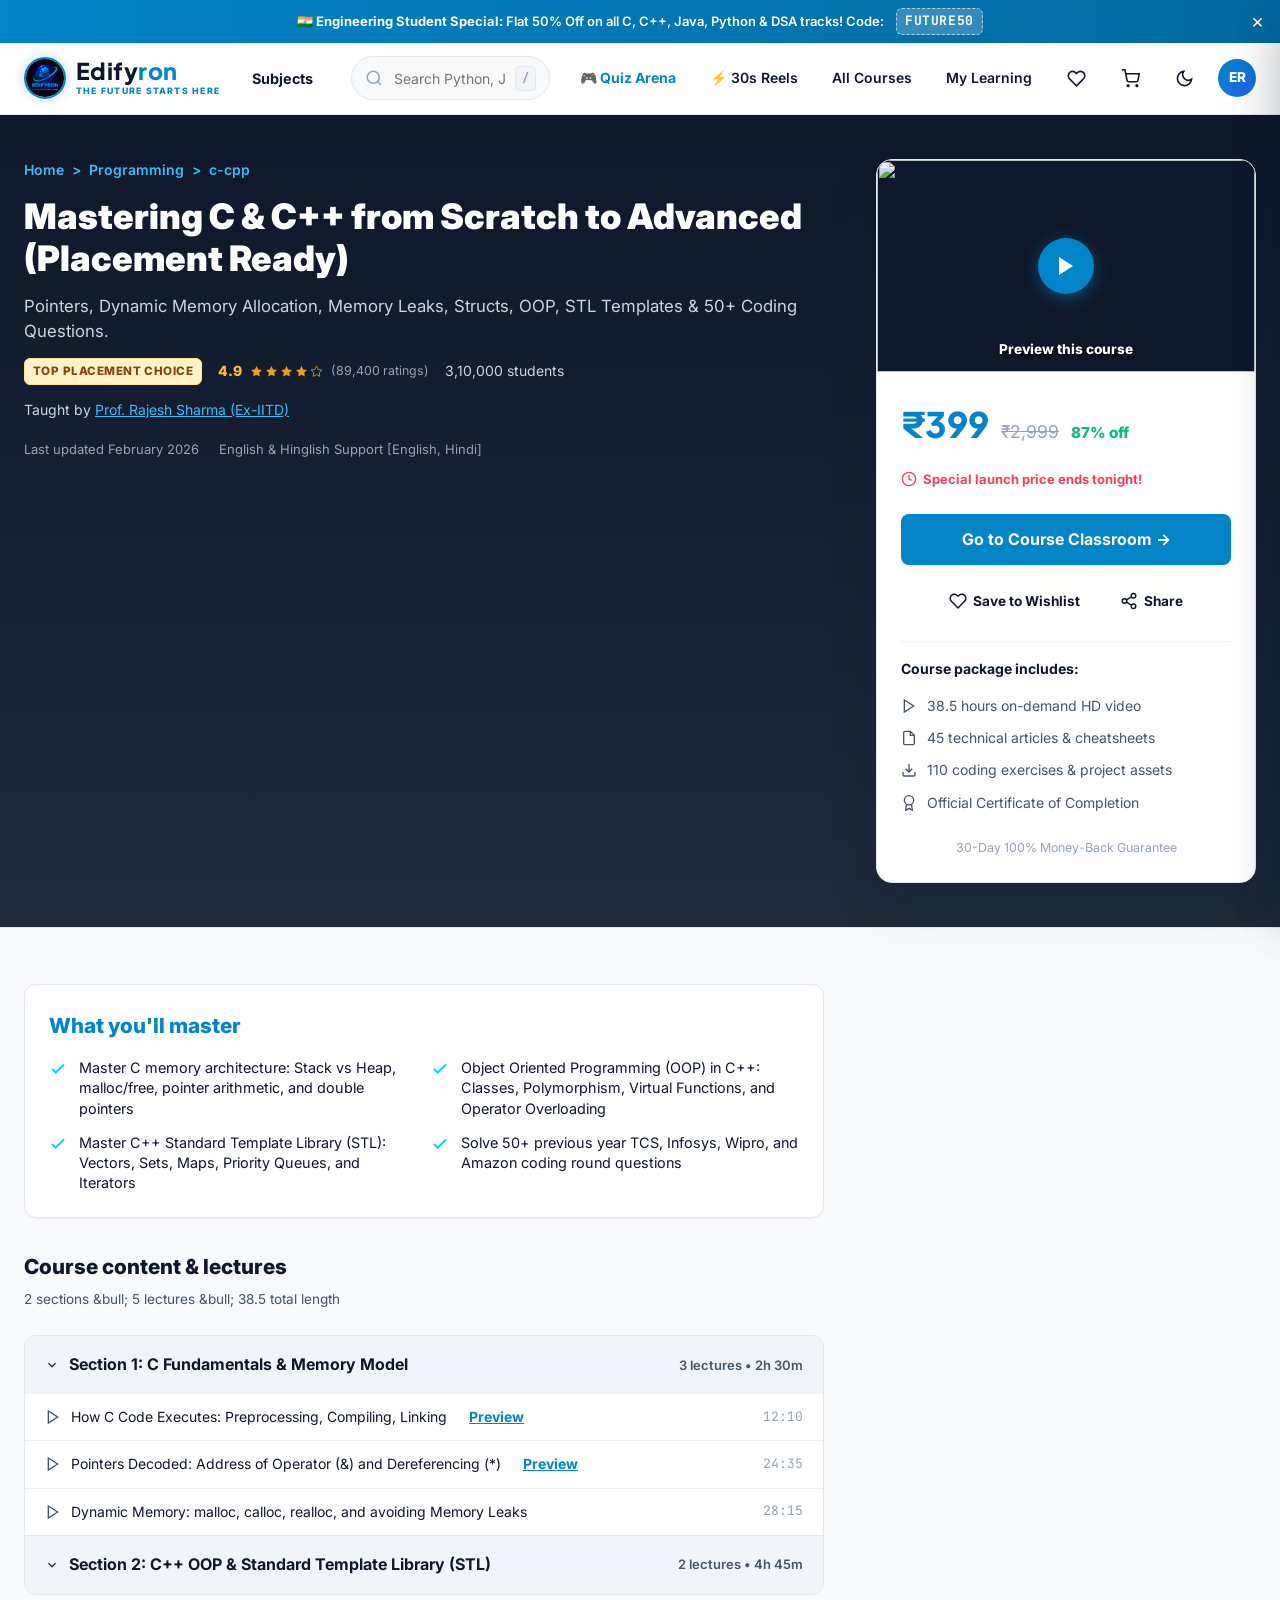
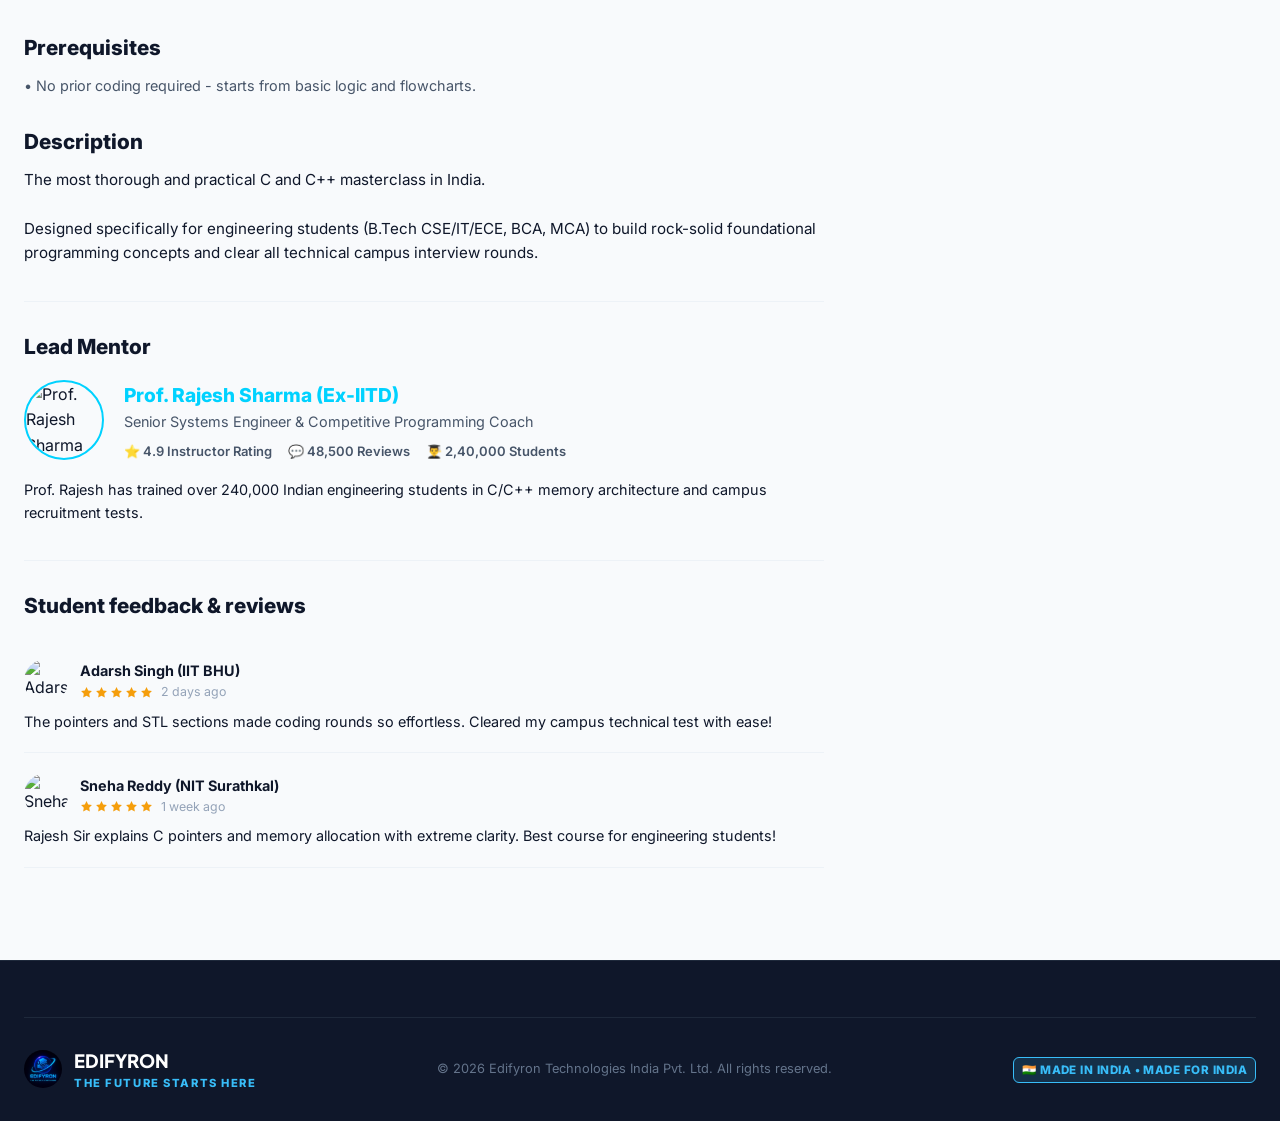
==== course-details.html @ 665a1222 "Initial commit: Edifyron - The Future Starts Here (Made in India)" ====
<!DOCTYPE html>
<html lang="en" data-theme="light">
<head>
  <meta charset="UTF-8">
  <meta name="viewport" content="width=device-width, initial-scale=1.0">
  <title>Course Details | Edifyron India</title>
  <meta name="description" content="Master engineering concepts with Edifyron. Learn from top IIT & FAANG alumni with hands-on practice. THE FUTURE STARTS HERE. MADE IN INDIA - MADE FOR INDIA.">
  <link rel="icon" type="image/jpeg" href="assets/edifyron-logo.jpg">
  
  <!-- CSS Stylesheets -->
  <link rel="stylesheet" href="css/styles.css">
  <link rel="stylesheet" href="css/navbar.css">
  <link rel="stylesheet" href="css/courses.css">
</head>
<body>

  <!-- Top Announcement Promo Bar -->
  <div class="top-promo-bar" id="topPromoBar">
    <span>🇮🇳 <strong>Engineering Student Special:</strong> Flat 50% Off on all C, C++, Java, Python &amp; DSA tracks! Code:</span>
    <span class="promo-code-pill">FUTURE50</span>
    <button class="top-promo-close" onclick="document.getElementById('topPromoBar').style.display='none'">&times;</button>
  </div>

  <!-- Header & Navigation -->
  <header class="edifyron-header">
    <div class="navbar container">
      <!-- Brand Logo & Tagline -->
      <a href="index.html" class="brand-logo-wrapper">
        <img src="assets/edifyron-logo.jpg" alt="Edifyron Logo" class="brand-logo-img">
        <div class="brand-text-block">
          <span class="brand-name">Edify<span>ron</span></span>
          <span class="brand-down-tagline">THE FUTURE STARTS HERE</span>
        </div>
      </a>

      <!-- Categories Mega-Menu Trigger -->
      <div class="nav-categories-wrapper">
        <button class="categories-btn btn-ghost" id="categoriesBtn">
          <span>Subjects</span>
          <svg width="14" height="14" viewBox="0 0 24 24" fill="none" stroke="currentColor" stroke-width="2"><polyline points="6 9 12 15 18 9"></polyline></svg>
        </button>
        <div class="mega-menu-dropdown" id="megaMenuDropdown">
          <ul class="mega-menu-categories-list" id="megaMenuCategoriesList"></ul>
          <div class="mega-menu-subcategories-panel" id="megaMenuSubcategoriesPanel"></div>
        </div>
      </div>

      <!-- Smart Live Search Bar -->
      <div class="nav-search-container">
        <form id="globalSearchForm">
          <div class="search-input-wrapper">
            <svg class="search-icon-svg" width="18" height="18" viewBox="0 0 24 24" fill="none" stroke="currentColor" stroke-width="2"><circle cx="11" cy="11" r="8"></circle><line x1="21" y1="21" x2="16.65" y2="16.65"></line></svg>
            <input type="text" id="globalSearchInput" class="search-input" placeholder="Search Python, Java, C, C++, DSA..." autocomplete="off">
            <span class="search-kbd-shortcut">/</span>
          </div>
        </form>
        <div class="search-autocomplete-dropdown" id="searchAutocompleteDropdown"></div>
      </div>

      <!-- Nav Links & Quick Actions -->
      <div class="nav-actions">
        <a href="index.html#arenaSection" class="nav-link" style="color: var(--primary); font-weight: 700;">🎮 Quiz Arena</a>
        <a href="index.html#skillReelsSection" class="nav-link">⚡ 30s Reels</a>
        <a href="courses.html" class="nav-link">All Courses</a>
        <a href="player.html?id=c1" class="nav-link">My Learning</a>

        <div class="action-btn-wrapper">
          <button class="nav-icon-btn" id="wishlistNavBtn" aria-label="View Wishlist">
            <svg width="19" height="19" viewBox="0 0 24 24" fill="none" stroke="currentColor" stroke-width="2"><path d="M20.84 4.61a5.5 5.5 0 0 0-7.78 0L12 5.67l-1.06-1.06a5.5 5.5 0 0 0-7.78 7.78l1.06 1.06L12 21.23l7.78-7.78 1.06-1.06a5.5 5.5 0 0 0 0-7.78z"></path></svg>
            <span class="counter-badge" id="wishlistCountBadge" style="display: none;">0</span>
          </button>
        </div>

        <div class="action-btn-wrapper">
          <button class="nav-icon-btn" id="cartNavBtn" aria-label="View Cart">
            <svg width="19" height="19" viewBox="0 0 24 24" fill="none" stroke="currentColor" stroke-width="2"><circle cx="9" cy="21" r="1"></circle><circle cx="20" cy="21" r="1"></circle><path d="M1 1h4l2.68 13.39a2 2 0 0 0 2 1.61h9.72a2 2 0 0 0 2-1.61L23 6H6"></path></svg>
            <span class="counter-badge" id="cartCountBadge" style="display: none;">0</span>
          </button>
        </div>

        <button class="nav-icon-btn" id="themeToggleBtn" aria-label="Toggle theme">
          <svg width="19" height="19" viewBox="0 0 24 24" fill="none" stroke="currentColor" stroke-width="2"><path d="M21 12.79A9 9 0 1 1 11.21 3 7 7 0 0 0 21 12.79z"></path></svg>
        </button>

        <a href="player.html?id=c1" class="nav-avatar-btn" title="Learner Profile">
          <span>ER</span>
        </a>
      </div>
    </div>
  </header>

  <!-- Slide Drawers -->
  <div class="drawer-backdrop" id="drawerBackdrop"></div>
  <aside class="slide-drawer" id="cartDrawer">
    <div class="drawer-header">
      <h3 class="drawer-title">Shopping Cart (₹ INR)</h3>
      <button class="drawer-close-btn btn-ghost">&times;</button>
    </div>
    <div class="drawer-body" id="cartDrawerBody"></div>
    <div class="drawer-footer" id="cartDrawerFooter"></div>
  </aside>

  <aside class="slide-drawer" id="wishlistDrawer">
    <div class="drawer-header">
      <h3 class="drawer-title">Saved Wishlist</h3>
      <button class="drawer-close-btn btn-ghost">&times;</button>
    </div>
    <div class="drawer-body" id="wishlistDrawerBody"></div>
  </aside>

  <!-- Single Course Hero Header -->
  <section class="course-hero-header">
    <div class="container">
      <div class="course-hero-grid">
        <div class="course-hero-info">
          <div class="course-breadcrumb" id="courseBreadcrumb"></div>
          <h1 class="course-main-title" id="courseDetailTitle">Loading course title...</h1>
          <p class="course-main-headline" id="courseDetailHeadline"></p>

          <div class="course-main-meta-strip">
            <span class="badge badge-bestseller">Top Placement Choice</span>
            <div style="display: flex; align-items: center; gap: 4px;">
              <span class="rating-score" id="courseDetailRatingScore" style="color: #fbbf24;">4.9</span>
              <div class="rating-stars" id="courseDetailRatingStars"></div>
              <span class="rating-count" id="courseDetailRatingCount" style="color: #94a3b8;">(0 ratings)</span>
            </div>
            <span id="courseDetailStudents" style="color: #cbd5e1;">0 students enrolled</span>
          </div>

          <div style="font-size: 0.875rem; color: #cbd5e1;">
            Taught by <span class="course-instructor-link" id="courseDetailInstructor">Instructor</span>
          </div>

          <div style="display: flex; align-items: center; gap: 20px; font-size: 0.8125rem; color: #94a3b8; margin-top: 4px;">
            <span id="courseDetailUpdated">Last updated February 2026</span>
            <span id="courseDetailLanguage">English &amp; Hinglish</span>
          </div>
        </div>

        <div>
          <div class="course-purchase-sticky-card" id="courseStickyPurchaseCard"></div>
        </div>
      </div>
    </div>
  </section>

  <!-- Main Content Body -->
  <main class="section">
    <div class="container">
      <div style="max-width: 800px;">
        
        <!-- What you'll learn Box -->
        <div style="border: 1px solid var(--border-color); border-radius: var(--radius-md); padding: 24px; background-color: var(--bg-surface); margin-bottom: 32px; box-shadow: var(--shadow-xs);">
          <h3 style="font-size: 1.3rem; font-weight: 800; margin-bottom: 16px; color: var(--primary);">What you'll master</h3>
          <div id="courseObjectivesGrid" style="display: grid; grid-template-columns: repeat(auto-fit, minmax(320px, 1fr)); gap: 14px;"></div>
        </div>

        <!-- Course Curriculum / Syllabus -->
        <div style="margin-bottom: 36px;">
          <h3 style="font-size: 1.3rem; font-weight: 800; margin-bottom: 6px;">Course content &amp; lectures</h3>
          <div id="curriculumSummaryText" style="font-size: 0.85rem; color: var(--text-secondary); margin-bottom: 14px;"></div>
          <div class="curriculum-accordion" id="courseCurriculumAccordion"></div>
        </div>

        <!-- Requirements -->
        <div style="margin-bottom: 28px;">
          <h3 style="font-size: 1.3rem; font-weight: 800; margin-bottom: 10px;">Prerequisites</h3>
          <ul id="coursePrerequisitesList" style="list-style: none; color: var(--text-secondary);"></ul>
        </div>

        <!-- Description -->
        <div style="margin-bottom: 36px;">
          <h3 style="font-size: 1.3rem; font-weight: 800; margin-bottom: 10px;">Description</h3>
          <div id="courseDescriptionText" style="font-size: 0.95rem; line-height: 1.6; color: var(--text-main);"></div>
        </div>

        <!-- Instructor Bio -->
        <div style="margin-bottom: 36px; border-top: 1px solid var(--border-subtle); padding-top: 28px;">
          <h3 style="font-size: 1.3rem; font-weight: 800; margin-bottom: 16px;">Lead Mentor</h3>
          <div id="instructorProfileSection"></div>
        </div>

        <!-- Student Reviews -->
        <div style="margin-bottom: 36px; border-top: 1px solid var(--border-subtle); padding-top: 28px;">
          <h3 style="font-size: 1.3rem; font-weight: 800; margin-bottom: 16px;">Student feedback &amp; reviews</h3>
          <div id="courseReviewsList"></div>
        </div>
      </div>
    </div>
  </main>

  <!-- Video Trailer Modal -->
  <div class="modal-overlay" id="videoTrailerModal">
    <div class="modal-card" style="max-width: 800px; background-color: #000000; color: #ffffff;">
      <div class="modal-header" style="border-color: #1e293b;">
        <h3 class="modal-title" id="trailerModalTitle" style="color: #ffffff;">Course Preview Video</h3>
        <button class="modal-close-btn" style="color: #ffffff;">&times;</button>
      </div>
      <div class="modal-body" style="padding: 0;">
        <video id="trailerVideoPlayer" controls style="width: 100%; aspect-ratio: 16/9; display: block;"></video>
      </div>
    </div>
  </div>

  <!-- Footer with Official Brand Logo -->
  <footer class="edifyron-footer">
    <div class="container">
      <div class="footer-bottom-bar">
        <div class="footer-logo-brand">
          <img src="assets/edifyron-logo.jpg" alt="Edifyron Logo" class="footer-logo-img">
          <div>
            <div style="font-size: 1.15rem; font-weight: 900; font-family: var(--font-heading);">EDIFYRON</div>
            <div class="footer-tagline">THE FUTURE STARTS HERE</div>
          </div>
        </div>
        <div class="footer-copyright">
          &copy; 2026 Edifyron Technologies India Pvt. Ltd. All rights reserved.
        </div>
        <div>
          <span class="badge" style="background: rgba(56, 189, 248, 0.15); border: 1px solid #38bdf8; color: #38bdf8;">🇮🇳 MADE IN INDIA &bull; MADE FOR INDIA</span>
        </div>
      </div>
    </div>
  </footer>

  <!-- Scripts -->
  <script src="js/data.js"></script>
  <script src="js/store.js"></script>
  <script src="js/app.js"></script>
  <script src="js/course-details.js"></script>
</body>
</html>
---- css/styles.css ----
/* ==========================================================================
   EDIFYRON - CLEAN, BRIGHT & AESTHETIC DESIGN SYSTEM (ENGINEERING EDITION)
   Branding: Edifyron - "THE FUTURE STARTS HERE" & "MADE IN INDIA - MADE FOR INDIA"
   ========================================================================== */

@import url('https://fonts.googleapis.com/css2?family=Plus+Jakarta+Sans:wght@400;500;600;700;800;900&family=Inter:wght@300;400;500;600;700&family=JetBrains+Mono:wght@400;500;600;700&display=swap');

:root {
  /* Vibrant Electric Cyan & Royal Blue Accents Matching the Planetary Logo */
  --primary: #0284c7;
  --primary-hover: #0369a1;
  --primary-light: rgba(2, 132, 199, 0.08);
  --primary-dark: #075985;
  
  --brand-cyan: #00d2ff;
  --brand-blue: #2563eb;
  --brand-saffron: #ff9933;
  --brand-green: #138808;

  --accent-gold: #f59e0b;
  --accent-green: #10b981;
  --accent-red: #ef4444;

  /* Clean, Bright, Uncluttered Base */
  --bg-body: #f8fafc;
  --bg-surface: #ffffff;
  --bg-subtle: #f1f5f9;
  --bg-card: #ffffff;
  --bg-hover: #f8fafc;
  
  --border-color: #e2e8f0;
  --border-subtle: #edf2f7;
  --border-focus: #0284c7;

  --text-main: #0f172a;
  --text-secondary: #475569;
  --text-muted: #94a3b8;
  --text-inverse: #ffffff;

  /* Elevation & Shadows (Crisp & Subtle) */
  --shadow-xs: 0 1px 2px rgba(15, 23, 42, 0.04);
  --shadow-sm: 0 2px 6px rgba(15, 23, 42, 0.06);
  --shadow-md: 0 4px 16px rgba(15, 23, 42, 0.08);
  --shadow-lg: 0 12px 32px rgba(15, 23, 42, 0.1);
  --shadow-popover: 0 20px 48px rgba(15, 23, 42, 0.16);

  /* Radius & Spacing */
  --radius-xs: 6px;
  --radius-sm: 8px;
  --radius-md: 12px;
  --radius-lg: 16px;
  --radius-xl: 20px;
  --radius-full: 9999px;

  --max-width: 1280px;
  --header-height: 72px;
  --font-heading: 'Plus Jakarta Sans', -apple-system, sans-serif;
  --font-body: 'Inter', -apple-system, sans-serif;
  --font-mono: 'JetBrains Mono', monospace;

  --transition-fast: 150ms cubic-bezier(0.4, 0, 0.2, 1);
  --transition-normal: 250ms cubic-bezier(0.4, 0, 0.2, 1);
  --transition-bounce: 350ms cubic-bezier(0.34, 1.56, 0.64, 1);
}

/* Dark Mode Theme Option */
[data-theme="dark"] {
  --bg-body: #0b1120;
  --bg-surface: #0f172a;
  --bg-subtle: #1e293b;
  --bg-card: #0f172a;
  --bg-hover: #1e293b;

  --border-color: #334155;
  --border-subtle: #1e293b;
  --border-focus: #38bdf8;

  --text-main: #f8fafc;
  --text-secondary: #94a3b8;
  --text-muted: #64748b;
  --text-inverse: #020617;

  --primary: #38bdf8;
  --primary-hover: #7dd3fc;
  --primary-light: rgba(56, 189, 248, 0.12);
  --shadow-md: 0 4px 16px rgba(0, 0, 0, 0.4);
}

/* --- Base & Reset --- */
*, *::before, *::after {
  box-sizing: border-box;
  margin: 0;
  padding: 0;
}

html {
  font-size: 16px;
  scroll-behavior: smooth;
  -webkit-font-smoothing: antialiased;
}

body {
  font-family: var(--font-body);
  background-color: var(--bg-body);
  color: var(--text-main);
  line-height: 1.6;
  min-height: 100vh;
  overflow-x: hidden;
}

img, video, svg {
  display: block;
  max-width: 100%;
}

a {
  color: inherit;
  text-decoration: none;
  transition: color var(--transition-fast);
}

button, input, select, textarea {
  font-family: inherit;
  font-size: inherit;
  color: inherit;
  border: none;
  background: none;
  outline: none;
}

button { cursor: pointer; }

/* --- Containers & Sections (Neat, Airy & Clutter-Free) --- */
.container {
  max-width: var(--max-width);
  margin-left: auto;
  margin-right: auto;
  padding-left: 24px;
  padding-right: 24px;
}

.section {
  padding: 56px 0;
}

.section-heading-group {
  margin-bottom: 28px;
}

.section-title {
  font-size: 1.8rem;
  font-weight: 800;
  letter-spacing: -0.02em;
  color: var(--text-main);
  line-height: 1.25;
}

.section-subtitle {
  font-size: 0.95rem;
  color: var(--text-secondary);
  margin-top: 6px;
}

.brand-tagline-badge {
  display: inline-flex;
  align-items: center;
  gap: 8px;
  background-color: var(--primary-light);
  border: 1px solid rgba(2, 132, 199, 0.2);
  color: var(--primary);
  font-weight: 800;
  font-size: 0.75rem;
  letter-spacing: 0.12em;
  text-transform: uppercase;
  padding: 4px 12px;
  border-radius: var(--radius-full);
}

/* ==========================================================================
   TWO-PHASE CINEMATIC MOTION INTRO OVERLAY
   Phase 1: Edifyron + Tagline -> Phase 2: MADE IN INDIA - MADE FOR INDIA
   ========================================================================== */
.brand-motion-intro {
  position: fixed;
  inset: 0;
  background: radial-gradient(circle at center, #0f172a 0%, #060912 70%, #020408 100%);
  z-index: 99999;
  display: flex;
  flex-direction: column;
  align-items: center;
  justify-content: center;
  overflow: hidden;
  transition: opacity 700ms ease, visibility 700ms ease;
}

.brand-motion-intro.hidden {
  opacity: 0;
  visibility: hidden;
  pointer-events: none;
}

.intro-stage-container {
  display: flex;
  flex-direction: column;
  align-items: center;
  justify-content: center;
  text-align: center;
  position: relative;
  width: 100%;
  max-width: 800px;
}

/* Phase 1 Elements (0s - 2.8s) */
.phase-1-wrapper {
  display: flex;
  flex-direction: column;
  align-items: center;
  animation: phase1FadeOut 0.5s 2.7s forwards;
}

.motion-logo-sphere {
  width: 130px;
  height: 130px;
  border-radius: var(--radius-full);
  box-shadow: 0 0 60px rgba(0, 210, 255, 0.6), 0 0 100px rgba(37, 99, 235, 0.4);
  position: relative;
  animation: logoPulseGrow 2s cubic-bezier(0.16, 1, 0.3, 1) forwards;
}

.motion-logo-img {
  width: 100%;
  height: 100%;
  border-radius: var(--radius-full);
  object-fit: cover;
}

.motion-brand-text {
  font-family: var(--font-heading);
  font-size: 3.2rem;
  font-weight: 900;
  letter-spacing: 0.1em;
  text-transform: uppercase;
  background: linear-gradient(180deg, #ffffff 0%, #38bdf8 60%, #0284c7 100%);
  -webkit-background-clip: text;
  -webkit-text-fill-color: transparent;
  margin-top: 20px;
  opacity: 0;
  transform: translateY(16px);
  animation: textReveal 1.4s 0.4s cubic-bezier(0.16, 1, 0.3, 1) forwards;
}

.motion-tagline {
  font-family: var(--font-heading);
  font-size: 1.05rem;
  font-weight: 800;
  letter-spacing: 0.3em;
  text-transform: uppercase;
  color: #00f0ff;
  text-shadow: 0 0 20px rgba(0, 240, 255, 0.7);
  margin-top: 10px;
  opacity: 0;
  animation: taglineReveal 1.5s 0.9s cubic-bezier(0.16, 1, 0.3, 1) forwards;
}

/* Phase 2: MADE IN INDIA - MADE FOR INDIA (2.8s - 5.5s) */
.phase-2-wrapper {
  position: absolute;
  inset: 0;
  display: flex;
  flex-direction: column;
  align-items: center;
  justify-content: center;
  opacity: 0;
  pointer-events: none;
  animation: phase2Reveal 2.8s 2.8s forwards;
}

.india-chakra-ring {
  width: 110px;
  height: 110px;
  border-radius: var(--radius-full);
  border: 3px dashed #00f0ff;
  box-shadow: 0 0 40px rgba(0, 240, 255, 0.5), inset 0 0 30px rgba(255, 153, 51, 0.3);
  display: flex;
  align-items: center;
  justify-content: center;
  margin-bottom: 20px;
  animation: spinChakra 12s linear infinite;
}

.india-flag-badge {
  font-size: 2.2rem;
}

@keyframes spinChakra {
  0% { transform: rotate(0deg); }
  100% { transform: rotate(360deg); }
}

.made-in-india-title {
  font-family: var(--font-heading);
  font-size: 2.8rem;
  font-weight: 900;
  letter-spacing: 0.14em;
  text-transform: uppercase;
  background: linear-gradient(90deg, #ff9933 0%, #ffffff 50%, #138808 100%);
  -webkit-background-clip: text;
  -webkit-text-fill-color: transparent;
  text-shadow: 0 0 30px rgba(255, 255, 255, 0.3);
  line-height: 1.2;
}

.made-for-india-subtitle {
  font-family: var(--font-heading);
  font-size: 1.25rem;
  font-weight: 800;
  letter-spacing: 0.28em;
  text-transform: uppercase;
  color: #38bdf8;
  margin-top: 10px;
  text-shadow: 0 0 20px rgba(56, 189, 248, 0.6);
}

@keyframes phase1FadeOut {
  0% { opacity: 1; transform: scale(1); }
  100% { opacity: 0; transform: scale(0.92); visibility: hidden; }
}

@keyframes phase2Reveal {
  0% { opacity: 0; transform: scale(0.85); }
  25% { opacity: 1; transform: scale(1); }
  85% { opacity: 1; transform: scale(1); }
  100% { opacity: 0; transform: scale(1.05); }
}

@keyframes logoPulseGrow {
  0% { transform: scale(0.4) rotate(-10deg); opacity: 0; }
  60% { transform: scale(1.08) rotate(0deg); opacity: 1; }
  100% { transform: scale(1) rotate(0deg); opacity: 1; }
}

@keyframes textReveal {
  0% { opacity: 0; transform: translateY(16px); }
  100% { opacity: 1; transform: translateY(0); }
}

@keyframes taglineReveal {
  0% { opacity: 0; letter-spacing: 0.1em; }
  100% { opacity: 1; letter-spacing: 0.3em; }
}

.skip-intro-btn {
  position: absolute;
  bottom: 32px;
  right: 32px;
  background: rgba(255, 255, 255, 0.12);
  border: 1px solid rgba(255, 255, 255, 0.25);
  color: #ffffff;
  padding: 8px 18px;
  border-radius: var(--radius-full);
  font-size: 0.85rem;
  font-weight: 600;
  backdrop-filter: blur(8px);
  transition: all var(--transition-fast);
}

.skip-intro-btn:hover {
  background: rgba(0, 210, 255, 0.25);
  border-color: #00d2ff;
}

/* --- Buttons --- */
.btn {
  display: inline-flex;
  align-items: center;
  justify-content: center;
  gap: 8px;
  padding: 11px 20px;
  font-size: 0.9375rem;
  font-weight: 700;
  border-radius: var(--radius-sm);
  transition: all var(--transition-fast);
  text-align: center;
  white-space: nowrap;
}

.btn-sm {
  padding: 7px 14px;
  font-size: 0.85rem;
}

.btn-lg {
  padding: 13px 26px;
  font-size: 1rem;
}

.btn-primary {
  background-color: var(--primary);
  color: #ffffff;
  box-shadow: var(--shadow-sm);
}

.btn-primary:hover {
  background-color: var(--primary-hover);
  transform: translateY(-1px);
  box-shadow: var(--shadow-md);
}

.btn-outline {
  background: transparent;
  color: var(--text-main);
  border: 1px solid var(--border-color);
}

.btn-outline:hover {
  background: var(--bg-subtle);
  border-color: var(--primary);
  color: var(--primary);
}

.btn-outline-primary {
  background: transparent;
  color: var(--primary);
  border: 1px solid var(--primary);
}

.btn-outline-primary:hover {
  background: var(--primary-light);
}

.btn-ghost {
  background: transparent;
  color: var(--text-main);
}

.btn-ghost:hover {
  background: var(--bg-hover);
  color: var(--primary);
}

/* --- Badges --- */
.badge {
  display: inline-flex;
  align-items: center;
  padding: 3px 8px;
  font-size: 0.725rem;
  font-weight: 800;
  border-radius: var(--radius-xs);
  text-transform: uppercase;
  letter-spacing: 0.04em;
}

.badge-bestseller {
  background: #fef3c7;
  color: #92400e;
  border: 1px solid #fde68a;
}

.badge-hot {
  background: #ffe4e6;
  color: #be123c;
  border: 1px solid #fecdd3;
}

.badge-highest-rated {
  background: #d1fae5;
  color: #065f46;
  border: 1px solid #a7f3d0;
}

/* ==========================================================================
   INTERACTIVE ENGINEERING CODE ARENA: QUIZZES, GAMES & LIVE LEADERBOARD
   ========================================================================== */
.arena-grid-split {
  display: grid;
  grid-template-columns: 1fr 380px;
  gap: 32px;
  align-items: start;
}

/* Quiz Card Container */
.quiz-card-box {
  background: var(--bg-card);
  border: 1px solid var(--border-color);
  border-radius: var(--radius-lg);
  padding: 28px;
  box-shadow: var(--shadow-sm);
}

.quiz-header-strip {
  display: flex;
  align-items: center;
  justify-content: space-between;
  margin-bottom: 20px;
  padding-bottom: 16px;
  border-bottom: 1px solid var(--border-subtle);
}

.quiz-timer-bar-track {
  width: 100%;
  height: 6px;
  background: var(--bg-subtle);
  border-radius: var(--radius-full);
  overflow: hidden;
  margin-bottom: 20px;
}

.quiz-timer-bar-fill {
  height: 100%;
  background: linear-gradient(90deg, #10b981 0%, #f59e0b 70%, #ef4444 100%);
  width: 100%;
  transition: width 1s linear;
}

.quiz-question-title {
  font-size: 1.15rem;
  font-weight: 800;
  margin-bottom: 16px;
  line-height: 1.4;
}

.quiz-code-block {
  background: #0f172a;
  color: #38bdf8;
  font-family: var(--font-mono);
  font-size: 0.875rem;
  padding: 16px;
  border-radius: var(--radius-sm);
  margin-bottom: 20px;
  line-height: 1.5;
  overflow-x: auto;
  border: 1px solid #1e293b;
}

.quiz-options-grid {
  display: grid;
  grid-template-columns: 1fr 1fr;
  gap: 12px;
  margin-bottom: 20px;
}

.quiz-option-btn {
  padding: 14px 18px;
  border: 1px solid var(--border-color);
  border-radius: var(--radius-sm);
  background: var(--bg-surface);
  text-align: left;
  font-weight: 600;
  font-size: 0.9rem;
  transition: all var(--transition-fast);
  cursor: pointer;
  display: flex;
  align-items: center;
  gap: 10px;
}

.quiz-option-btn:hover {
  background: var(--bg-subtle);
  border-color: var(--primary);
}

.quiz-option-btn.correct {
  background: #d1fae5 !important;
  border-color: #10b981 !important;
  color: #065f46 !important;
}

.quiz-option-btn.wrong {
  background: #ffe4e6 !important;
  border-color: #ef4444 !important;
  color: #991b1b !important;
}

.quiz-feedback-box {
  padding: 14px 18px;
  border-radius: var(--radius-sm);
  font-size: 0.875rem;
  line-height: 1.4;
  margin-bottom: 16px;
  display: none;
}

/* College Leaderboard Sidebar Card */
.leaderboard-card-box {
  background: var(--bg-card);
  border: 1px solid var(--border-color);
  border-radius: var(--radius-lg);
  padding: 24px;
  box-shadow: var(--shadow-sm);
}

.leaderboard-header {
  display: flex;
  align-items: center;
  justify-content: space-between;
  margin-bottom: 16px;
}

.leaderboard-list {
  list-style: none;
  display: flex;
  flex-direction: column;
  gap: 10px;
}

.leaderboard-item {
  display: flex;
  align-items: center;
  gap: 12px;
  padding: 10px 12px;
  border-radius: var(--radius-sm);
  background: var(--bg-subtle);
  transition: all var(--transition-fast);
}

.leaderboard-item.is-user {
  background: var(--primary-light);
  border: 1px solid rgba(2, 132, 199, 0.3);
}

.leaderboard-rank-num {
  font-size: 0.95rem;
  font-weight: 800;
  width: 24px;
  text-align: center;
}

.leaderboard-avatar {
  width: 36px;
  height: 36px;
  border-radius: var(--radius-full);
  object-fit: cover;
}

.leaderboard-info {
  flex-grow: 1;
}

.leaderboard-name {
  font-size: 0.875rem;
  font-weight: 700;
  line-height: 1.2;
}

.leaderboard-college {
  font-size: 0.75rem;
  color: var(--text-muted);
}

.leaderboard-xp-tag {
  font-family: var(--font-mono);
  font-size: 0.8125rem;
  font-weight: 800;
  color: var(--primary);
}

/* ==========================================================================
   30-SECOND ENGINEERING SKILL REELS & SHORTS
   ========================================================================== */
.reels-section-wrapper {
  background-color: var(--bg-subtle);
  border-top: 1px solid var(--border-color);
  border-bottom: 1px solid var(--border-color);
}

.reels-grid-track {
  display: grid;
  grid-template-columns: repeat(auto-fill, minmax(190px, 1fr));
  gap: 18px;
}

.reel-card-vertical {
  position: relative;
  aspect-ratio: 9 / 16;
  border-radius: var(--radius-md);
  overflow: hidden;
  background-color: #0f172a;
  border: 1px solid var(--border-color);
  cursor: pointer;
  transition: transform var(--transition-fast), box-shadow var(--transition-fast);
  box-shadow: var(--shadow-xs);
}

.reel-card-vertical:hover {
  transform: translateY(-4px);
  box-shadow: var(--shadow-lg);
  border-color: var(--primary);
}

.reel-poster-thumb {
  position: absolute;
  inset: 0;
  width: 100%;
  height: 100%;
  object-fit: cover;
}

.reel-card-overlay-gradient {
  position: absolute;
  inset: 0;
  background: linear-gradient(180deg, rgba(0,0,0,0.2) 0%, transparent 40%, rgba(15, 23, 42, 0.95) 100%);
}

.reel-duration-badge {
  position: absolute;
  top: 12px;
  left: 12px;
  background: rgba(2, 132, 199, 0.9);
  color: #ffffff;
  font-family: var(--font-mono);
  font-size: 0.7rem;
  font-weight: 800;
  padding: 2px 8px;
  border-radius: var(--radius-full);
}

.reel-play-indicator {
  position: absolute;
  top: 12px;
  right: 12px;
  background: rgba(0, 0, 0, 0.6);
  color: #ffffff;
  border-radius: var(--radius-full);
  width: 30px;
  height: 30px;
  display: flex;
  align-items: center;
  justify-content: center;
}

.reel-card-info-bottom {
  position: absolute;
  bottom: 0;
  left: 0;
  right: 0;
  padding: 14px;
  display: flex;
  flex-direction: column;
  gap: 4px;
}

.reel-creator-strip {
  display: flex;
  align-items: center;
  gap: 6px;
}

.reel-creator-pic {
  width: 22px;
  height: 22px;
  border-radius: var(--radius-full);
}

.reel-creator-handle {
  font-size: 0.75rem;
  font-weight: 700;
  color: #e2e8f0;
}

.reel-card-title {
  font-size: 0.85rem;
  font-weight: 800;
  line-height: 1.3;
  color: #ffffff;
  display: -webkit-box;
  -webkit-line-clamp: 2;
  -webkit-box-orient: vertical;
  overflow: hidden;
}

.reel-stats-row {
  display: flex;
  align-items: center;
  justify-content: space-between;
  font-size: 0.725rem;
  color: #94a3b8;
  margin-top: 2px;
}

/* Fullscreen Shorts Player Modal */
.reel-viewer-modal {
  position: fixed;
  inset: 0;
  background: rgba(0, 0, 0, 0.88);
  backdrop-filter: blur(8px);
  z-index: 90000;
  display: none;
  align-items: center;
  justify-content: center;
}

.reel-viewer-modal.active { display: flex; }

.reel-player-container-916 {
  position: relative;
  width: 100%;
  max-width: 380px;
  aspect-ratio: 9 / 16;
  max-height: 90vh;
  border-radius: var(--radius-lg);
  overflow: hidden;
  background: #000000;
  box-shadow: var(--shadow-popover);
}

.reel-video-element {
  width: 100%;
  height: 100%;
  object-fit: cover;
}

.reel-actions-rail {
  position: absolute;
  right: 14px;
  bottom: 80px;
  display: flex;
  flex-direction: column;
  align-items: center;
  gap: 16px;
  z-index: 10;
}

.reel-action-btn {
  background: rgba(0, 0, 0, 0.6);
  border: 1px solid rgba(255, 255, 255, 0.2);
  color: #ffffff;
  width: 42px;
  height: 42px;
  border-radius: var(--radius-full);
  display: flex;
  flex-direction: column;
  align-items: center;
  justify-content: center;
}

.reel-action-btn.liked { color: var(--accent-red); }

.reel-action-label {
  font-size: 0.65rem;
  font-weight: 700;
  margin-top: 2px;
}

.reel-navigation-buttons {
  position: absolute;
  right: -65px;
  top: 50%;
  transform: translateY(-50%);
  display: flex;
  flex-direction: column;
  gap: 14px;
}

.reel-nav-btn {
  width: 44px;
  height: 44px;
  border-radius: var(--radius-full);
  background: rgba(15, 23, 42, 0.9);
  border: 1px solid var(--border-color);
  color: #ffffff;
  display: flex;
  align-items: center;
  justify-content: center;
}

/* --- Hero Banner (Clean, Bright, Tech Aesthetics) --- */
.hero-wrapper {
  position: relative;
  padding: 32px 0 40px;
}

.hero-slider-container {
  position: relative;
  border-radius: var(--radius-lg);
  overflow: hidden;
  box-shadow: var(--shadow-md);
  min-height: 400px;
  background-color: #0f172a;
}

.hero-slide {
  display: none;
  position: relative;
  min-height: 400px;
  align-items: center;
  background-size: cover;
  background-position: center;
}

.hero-slide.active { display: flex; }

.hero-overlay {
  position: absolute;
  inset: 0;
  background: linear-gradient(90deg, rgba(15, 23, 42, 0.95) 0%, rgba(15, 23, 42, 0.7) 60%, rgba(15, 23, 42, 0.2) 100%);
}

.hero-content-box {
  position: relative;
  z-index: 2;
  max-width: 580px;
  padding: 44px;
  color: #ffffff;
}

.hero-tagline-lead {
  color: #38bdf8;
  font-weight: 800;
  letter-spacing: 0.16em;
  text-transform: uppercase;
  font-size: 0.775rem;
  margin-bottom: 12px;
  display: flex;
  align-items: center;
  gap: 8px;
}

.hero-title {
  font-size: 2.4rem;
  font-weight: 900;
  line-height: 1.15;
  margin-bottom: 14px;
  color: #ffffff;
}

.hero-title span {
  color: #38bdf8;
}

.hero-desc {
  font-size: 0.975rem;
  line-height: 1.5;
  color: #cbd5e1;
  margin-bottom: 24px;
}

.hero-actions {
  display: flex;
  flex-wrap: wrap;
  gap: 12px;
}

.slider-btn {
  position: absolute;
  top: 50%;
  transform: translateY(-50%);
  z-index: 5;
  width: 42px;
  height: 42px;
  background-color: rgba(15, 23, 42, 0.85);
  color: #ffffff;
  border-radius: var(--radius-full);
  display: flex;
  align-items: center;
  justify-content: center;
}

.slider-btn.prev { left: 16px; }
.slider-btn.next { right: 16px; }

.hero-slider-dots {
  position: absolute;
  bottom: 18px;
  left: 50%;
  transform: translateX(-50%);
  display: flex;
  gap: 8px;
  z-index: 5;
}

.slider-dot {
  width: 8px;
  height: 8px;
  border-radius: var(--radius-full);
  background-color: rgba(255, 255, 255, 0.3);
  cursor: pointer;
}

.slider-dot.active {
  width: 24px;
  background-color: #38bdf8;
}

/* --- Brand Stats Strip --- */
.stats-strip {
  border-top: 1px solid var(--border-color);
  border-bottom: 1px solid var(--border-color);
  background-color: var(--bg-surface);
  padding: 24px 0;
}

.stats-grid {
  display: grid;
  grid-template-columns: repeat(4, 1fr);
  gap: 24px;
  text-align: center;
}

.stat-number {
  font-family: var(--font-heading);
  font-size: 1.9rem;
  font-weight: 900;
  color: var(--primary);
  line-height: 1;
  margin-bottom: 4px;
}

.stat-label {
  font-size: 0.85rem;
  color: var(--text-secondary);
  font-weight: 600;
}

/* --- Skills Tab Nav --- */
.skills-tab-nav {
  display: flex;
  gap: 8px;
  overflow-x: auto;
  padding-bottom: 8px;
  margin-bottom: 24px;
  scrollbar-width: none;
}

.skills-tab-nav::-webkit-scrollbar { display: none; }

.skill-tab-btn {
  padding: 9px 18px;
  font-weight: 700;
  font-size: 0.875rem;
  color: var(--text-secondary);
  border-radius: var(--radius-full);
  background-color: var(--bg-surface);
  border: 1px solid var(--border-color);
  transition: all var(--transition-fast);
  white-space: nowrap;
}

.skill-tab-btn:hover {
  color: var(--text-main);
  background-color: var(--bg-subtle);
}

.skill-tab-btn.active {
  background-color: var(--primary);
  color: #ffffff;
  border-color: var(--primary);
}

.skill-box-info {
  border: 1px solid var(--border-color);
  border-radius: var(--radius-md);
  padding: 28px;
  background-color: var(--bg-surface);
  margin-bottom: 28px;
}

.skill-box-header {
  display: flex;
  justify-content: space-between;
  align-items: flex-start;
  flex-wrap: wrap;
  gap: 16px;
  margin-bottom: 24px;
}

.skill-box-title {
  font-size: 1.4rem;
  font-weight: 800;
  margin-bottom: 6px;
}

.skill-box-desc {
  color: var(--text-secondary);
  max-width: 760px;
  font-size: 0.925rem;
}

/* --- Bento Category Tiles --- */
.category-bento-grid {
  display: grid;
  grid-template-columns: repeat(auto-fill, minmax(240px, 1fr));
  gap: 18px;
}

.category-tile {
  background-color: var(--bg-surface);
  border: 1px solid var(--border-color);
  border-radius: var(--radius-md);
  padding: 22px;
  display: flex;
  flex-direction: column;
  align-items: center;
  text-align: center;
  transition: all var(--transition-normal);
  cursor: pointer;
}

.category-tile:hover {
  transform: translateY(-3px);
  box-shadow: var(--shadow-md);
  border-color: var(--primary);
}

.category-icon-wrapper {
  width: 56px;
  height: 56px;
  border-radius: var(--radius-md);
  background-color: var(--primary-light);
  color: var(--primary);
  display: flex;
  align-items: center;
  justify-content: center;
  margin-bottom: 14px;
}

.category-tile-name {
  font-size: 0.95rem;
  font-weight: 700;
  margin-bottom: 4px;
}

.category-tile-count {
  font-size: 0.8rem;
  color: var(--text-secondary);
}

/* --- Banner CTA --- */
.cta-banner {
  background-color: var(--bg-surface);
  border: 1px solid var(--border-color);
  border-radius: var(--radius-lg);
  padding: 44px;
  display: flex;
  align-items: center;
  justify-content: space-between;
  gap: 36px;
  margin: 28px 0;
  box-shadow: var(--shadow-xs);
}

.cta-banner-content { max-width: 580px; }
.cta-banner-title { font-size: 1.75rem; font-weight: 800; margin-bottom: 10px; }
.cta-banner-desc { font-size: 0.95rem; color: var(--text-secondary); margin-bottom: 20px; }
.cta-banner-image { flex-shrink: 0; width: 340px; border-radius: var(--radius-md); overflow: hidden; }

/* Earnings Calculator (INR) */
.earnings-calc-box {
  background-color: var(--bg-subtle);
  border: 1px solid var(--border-color);
  border-radius: var(--radius-md);
  padding: 20px;
  margin-top: 16px;
}

.calc-range-wrapper { margin: 16px 0; }
.calc-slider { width: 100%; height: 6px; border-radius: var(--radius-full); accent-color: var(--primary); cursor: pointer; }
.calc-result-display { display: flex; align-items: baseline; justify-content: space-between; padding-top: 14px; border-top: 1px solid var(--border-color); }
.calc-amount { font-size: 1.75rem; font-weight: 900; color: var(--primary); font-family: var(--font-heading); }

/* --- Footer --- */
.edifyron-footer {
  background-color: #0f172a;
  color: #ffffff;
  padding: 56px 0 28px;
  border-top: 1px solid #1e293b;
}

.footer-top-strip {
  display: flex;
  justify-content: space-between;
  align-items: center;
  flex-wrap: wrap;
  gap: 16px;
  padding-bottom: 28px;
  border-bottom: 1px solid #1e293b;
  margin-bottom: 36px;
}

.footer-nav-grid {
  display: grid;
  grid-template-columns: repeat(4, 1fr);
  gap: 28px;
  margin-bottom: 48px;
}

.footer-col-title { font-size: 0.9rem; font-weight: 800; margin-bottom: 14px; color: #ffffff; }
.footer-links-list { list-style: none; display: flex; flex-direction: column; gap: 8px; }
.footer-link { color: #94a3b8; font-size: 0.85rem; }
.footer-link:hover { color: #38bdf8; }

.footer-bottom-bar {
  display: flex;
  justify-content: space-between;
  align-items: center;
  flex-wrap: wrap;
  gap: 16px;
  padding-top: 28px;
  border-top: 1px solid #1e293b;
}

.footer-logo-brand { display: flex; align-items: center; gap: 12px; }
.footer-logo-img { width: 38px; height: 38px; border-radius: var(--radius-full); }
.footer-tagline { font-size: 0.7rem; font-weight: 800; letter-spacing: 0.14em; color: #38bdf8; text-transform: uppercase; }
.footer-copyright { font-size: 0.8rem; color: #64748b; }

/* Toast */
.edifyron-toast-container { position: fixed; bottom: 24px; right: 24px; z-index: 99999; display: flex; flex-direction: column; gap: 10px; pointer-events: none; }
.edifyron-toast { pointer-events: auto; display: flex; align-items: center; gap: 12px; padding: 12px 16px; border-radius: var(--radius-sm); background-color: #0f172a; color: #ffffff; box-shadow: var(--shadow-lg); font-size: 0.875rem; font-weight: 600; transform: translateY(20px); opacity: 0; transition: all var(--transition-normal); max-width: 360px; }
.edifyron-toast.show { transform: translateY(0); opacity: 1; }
.edifyron-toast.toast-success { border-left: 4px solid var(--accent-green); }
.edifyron-toast.toast-error { border-left: 4px solid var(--accent-red); }
.edifyron-toast.toast-info { border-left: 4px solid var(--primary); }
.toast-close { margin-left: auto; font-size: 1.1rem; color: #94a3b8; }

/* Modals */
.modal-overlay { position: fixed; inset: 0; background-color: rgba(15, 23, 42, 0.7); backdrop-filter: blur(4px); z-index: 9000; display: flex; align-items: center; justify-content: center; padding: 20px; opacity: 0; visibility: hidden; transition: all var(--transition-fast); }
.modal-overlay.active { opacity: 1; visibility: visible; }
.modal-card { background-color: var(--bg-surface); border: 1px solid var(--border-color); border-radius: var(--radius-lg); width: 100%; max-width: 540px; max-height: 90vh; overflow-y: auto; box-shadow: var(--shadow-popover); transform: scale(0.96); transition: transform var(--transition-bounce); }
.modal-overlay.active .modal-card { transform: scale(1); }
.modal-header { display: flex; align-items: center; justify-content: space-between; padding: 18px 22px; border-bottom: 1px solid var(--border-color); }
.modal-title { font-size: 1.2rem; font-weight: 800; }
.modal-close-btn { font-size: 1.4rem; color: var(--text-secondary); }
.modal-body { padding: 22px; }
.form-group { margin-bottom: 16px; }
.form-label { display: block; font-size: 0.85rem; font-weight: 700; margin-bottom: 6px; color: var(--text-main); }
.form-input { width: 100%; padding: 11px 14px; border: 1px solid var(--border-color); border-radius: var(--radius-xs); background-color: var(--bg-surface); color: var(--text-main); transition: border-color var(--transition-fast); }
.form-input:focus { border-color: var(--primary); box-shadow: 0 0 0 3px var(--primary-light); }

@media (max-width: 992px) {
  .hero-title { font-size: 2rem; }
  .arena-grid-split { grid-template-columns: 1fr; }
  .stats-grid { grid-template-columns: repeat(2, 1fr); }
  .cta-banner { flex-direction: column; text-align: center; }
  .cta-banner-image { width: 100%; }
  .footer-nav-grid { grid-template-columns: repeat(2, 1fr); }
}

@media (max-width: 640px) {
  .hero-content-box { padding: 24px 18px; }
  .hero-title { font-size: 1.6rem; }
  .motion-brand-text { font-size: 2.2rem; }
  .made-in-india-title { font-size: 2rem; }
  .quiz-options-grid { grid-template-columns: 1fr; }
  .stats-grid { grid-template-columns: 1fr; }
  .footer-nav-grid { grid-template-columns: 1fr; }
}
---- css/navbar.css ----
/* ==========================================================================
   EDIFYRON - NAVBAR & MEGA-MENU (CLEAN & BRIGHT AESTHETICS)
   ========================================================================== */

.top-promo-bar {
  background: linear-gradient(90deg, #0284c7 0%, #0369a1 100%);
  color: #ffffff;
  padding: 8px 16px;
  font-size: 0.8125rem;
  font-weight: 600;
  display: flex;
  align-items: center;
  justify-content: center;
  gap: 12px;
  position: relative;
  z-index: 1001;
}

.promo-code-pill {
  background-color: rgba(255, 255, 255, 0.2);
  border: 1px dashed rgba(255, 255, 255, 0.6);
  padding: 2px 8px;
  border-radius: var(--radius-xs);
  font-family: var(--font-mono);
  font-weight: 700;
  letter-spacing: 0.05em;
}

.top-promo-close {
  position: absolute;
  right: 16px;
  font-size: 1.25rem;
  color: #ffffff;
  cursor: pointer;
}

/* Header */
.edifyron-header {
  position: sticky;
  top: 0;
  background-color: var(--bg-surface);
  border-bottom: 1px solid var(--border-color);
  box-shadow: var(--shadow-xs);
  z-index: 1000;
  height: var(--header-height);
  display: flex;
  align-items: center;
}

.navbar {
  display: flex;
  align-items: center;
  gap: 20px;
  width: 100%;
}

/* Brand Logo */
.brand-logo-wrapper {
  display: flex;
  align-items: center;
  gap: 10px;
  text-decoration: none;
  flex-shrink: 0;
}

.brand-logo-img {
  width: 42px;
  height: 42px;
  border-radius: var(--radius-full);
  object-fit: cover;
  border: 2px solid var(--primary);
  box-shadow: 0 0 12px rgba(2, 132, 199, 0.25);
}

.brand-text-block {
  display: flex;
  flex-direction: column;
}

.brand-name {
  font-family: var(--font-heading);
  font-size: 1.45rem;
  font-weight: 900;
  letter-spacing: 0.02em;
  color: var(--text-main);
  line-height: 1;
}

.brand-name span {
  color: var(--primary);
}

.brand-down-tagline {
  font-size: 0.55rem;
  font-weight: 800;
  letter-spacing: 0.14em;
  color: var(--primary);
  text-transform: uppercase;
  margin-top: 2px;
}

/* Categories Trigger & Dropdown */
.nav-categories-wrapper {
  position: relative;
}

.categories-btn {
  display: flex;
  align-items: center;
  gap: 6px;
  font-size: 0.9rem;
  font-weight: 700;
  color: var(--text-main);
  padding: 8px 12px;
  border-radius: var(--radius-sm);
}

.categories-btn:hover {
  color: var(--primary);
  background-color: var(--bg-hover);
}

.mega-menu-dropdown {
  position: absolute;
  top: calc(100% + 12px);
  left: 0;
  width: 620px;
  background-color: var(--bg-surface);
  border: 1px solid var(--border-color);
  border-radius: var(--radius-md);
  box-shadow: var(--shadow-popover);
  display: none;
  grid-template-columns: 240px 1fr;
  z-index: 1050;
  overflow: hidden;
}

.mega-menu-dropdown.active {
  display: grid;
}

.mega-menu-categories-list {
  background-color: var(--bg-subtle);
  border-right: 1px solid var(--border-color);
  list-style: none;
  padding: 12px 0;
}

.mega-cat-item {
  display: flex;
  align-items: center;
  justify-content: space-between;
  padding: 12px 18px;
  font-size: 0.875rem;
  font-weight: 600;
  color: var(--text-main);
  cursor: pointer;
  transition: all var(--transition-fast);
}

.mega-cat-item:hover,
.mega-cat-item.active {
  background-color: var(--bg-surface);
  color: var(--primary);
}

.mega-menu-subcategories-panel {
  padding: 20px;
}

.subcat-title {
  font-size: 0.95rem;
  font-weight: 800;
  margin-bottom: 12px;
  color: var(--text-main);
}

.subcat-list {
  list-style: none;
  display: flex;
  flex-direction: column;
  gap: 8px;
}

.subcat-link {
  display: flex;
  align-items: center;
  justify-content: space-between;
  font-size: 0.85rem;
  color: var(--text-secondary);
  padding: 6px 8px;
  border-radius: var(--radius-xs);
}

.subcat-link:hover {
  background-color: var(--bg-subtle);
  color: var(--primary);
}

.subcat-count {
  font-size: 0.75rem;
  color: var(--text-muted);
}

/* Search Bar */
.nav-search-container {
  flex-grow: 1;
  position: relative;
}

.search-input-wrapper {
  display: flex;
  align-items: center;
  position: relative;
  width: 100%;
}

.search-icon-svg {
  position: absolute;
  left: 14px;
  color: var(--text-muted);
  pointer-events: none;
}

.search-input {
  width: 100%;
  height: 44px;
  padding: 0 44px 0 42px;
  border: 1px solid var(--border-color);
  border-radius: var(--radius-full);
  background-color: var(--bg-body);
  font-size: 0.875rem;
  color: var(--text-main);
  transition: all var(--transition-fast);
}

.search-input:focus {
  border-color: var(--primary);
  background-color: var(--bg-surface);
  box-shadow: 0 0 0 3px var(--primary-light);
}

.search-kbd-shortcut {
  position: absolute;
  right: 14px;
  font-family: var(--font-mono);
  font-size: 0.75rem;
  font-weight: 700;
  color: var(--text-muted);
  background-color: var(--bg-subtle);
  border: 1px solid var(--border-color);
  padding: 2px 6px;
  border-radius: 4px;
}

/* Autocomplete Dropdown */
.search-autocomplete-dropdown {
  position: absolute;
  top: calc(100% + 8px);
  left: 0;
  right: 0;
  background-color: var(--bg-surface);
  border: 1px solid var(--border-color);
  border-radius: var(--radius-md);
  box-shadow: var(--shadow-popover);
  display: none;
  z-index: 1050;
  overflow: hidden;
  max-height: 380px;
  overflow-y: auto;
}

.search-autocomplete-dropdown.active {
  display: block;
}

.autocomplete-section {
  padding: 8px 0;
  border-bottom: 1px solid var(--border-subtle);
}

.autocomplete-section:last-child {
  border-bottom: none;
}

.autocomplete-heading {
  font-size: 0.725rem;
  font-weight: 800;
  text-transform: uppercase;
  letter-spacing: 0.08em;
  color: var(--text-muted);
  padding: 6px 16px;
}

.autocomplete-item {
  display: flex;
  align-items: center;
  gap: 12px;
  padding: 10px 16px;
  font-size: 0.875rem;
  color: var(--text-main);
  transition: background-color var(--transition-fast);
}

.autocomplete-item:hover {
  background-color: var(--bg-subtle);
  color: var(--primary);
}

.course-thumb-tiny {
  width: 44px;
  height: 28px;
  object-fit: cover;
  border-radius: 4px;
}

/* Nav Actions */
.nav-actions {
  display: flex;
  align-items: center;
  gap: 14px;
  flex-shrink: 0;
}

.nav-link {
  font-size: 0.875rem;
  font-weight: 600;
  color: var(--text-main);
  padding: 6px 10px;
  border-radius: var(--radius-sm);
}

.nav-link:hover {
  color: var(--primary);
}

.action-btn-wrapper {
  position: relative;
}

.nav-icon-btn {
  width: 40px;
  height: 40px;
  border-radius: var(--radius-full);
  display: flex;
  align-items: center;
  justify-content: center;
  color: var(--text-main);
  transition: all var(--transition-fast);
}

.nav-icon-btn:hover {
  background-color: var(--bg-subtle);
  color: var(--primary);
}

.counter-badge {
  position: absolute;
  top: 2px;
  right: 2px;
  background-color: var(--primary);
  color: #ffffff;
  font-size: 0.7rem;
  font-weight: 800;
  min-width: 18px;
  height: 18px;
  border-radius: var(--radius-full);
  display: flex;
  align-items: center;
  justify-content: center;
  padding: 0 4px;
  border: 2px solid var(--bg-surface);
}

.nav-avatar-btn {
  width: 38px;
  height: 38px;
  border-radius: var(--radius-full);
  background: linear-gradient(135deg, #0284c7 0%, #2563eb 100%);
  color: #ffffff;
  font-size: 0.85rem;
  font-weight: 800;
  display: flex;
  align-items: center;
  justify-content: center;
  border: 2px solid rgba(2, 132, 199, 0.4);
}

/* Slide Drawers (Cart & Wishlist) */
.drawer-backdrop {
  position: fixed;
  inset: 0;
  background-color: rgba(15, 23, 42, 0.6);
  backdrop-filter: blur(2px);
  z-index: 10000;
  opacity: 0;
  visibility: hidden;
  transition: all var(--transition-normal);
}

.drawer-backdrop.open {
  opacity: 1;
  visibility: visible;
}

.slide-drawer {
  position: fixed;
  top: 0;
  right: 0;
  bottom: 0;
  width: 100%;
  max-width: 390px;
  background-color: var(--bg-surface);
  z-index: 10001;
  transform: translateX(100%);
  transition: transform var(--transition-normal);
  display: flex;
  flex-direction: column;
  box-shadow: var(--shadow-popover);
}

.slide-drawer.open {
  transform: translateX(0);
}

.drawer-header {
  display: flex;
  align-items: center;
  justify-content: space-between;
  padding: 20px;
  border-bottom: 1px solid var(--border-color);
}

.drawer-title {
  font-size: 1.15rem;
  font-weight: 800;
}

.drawer-body {
  padding: 20px;
  overflow-y: auto;
  flex-grow: 1;
  display: flex;
  flex-direction: column;
  gap: 14px;
}

.drawer-item-card {
  display: flex;
  gap: 12px;
  padding-bottom: 14px;
  border-bottom: 1px solid var(--border-subtle);
}

.drawer-item-thumb {
  width: 76px;
  height: 48px;
  object-fit: cover;
  border-radius: var(--radius-xs);
  flex-shrink: 0;
}

.drawer-item-info {
  flex-grow: 1;
  display: flex;
  flex-direction: column;
}

.drawer-item-title {
  font-size: 0.875rem;
  font-weight: 700;
  line-height: 1.3;
  margin-bottom: 4px;
}

.drawer-item-price-row {
  display: flex;
  align-items: center;
  justify-content: space-between;
  margin-top: auto;
}

.drawer-item-price {
  font-weight: 800;
  font-size: 0.95rem;
  color: var(--primary);
}

.drawer-item-remove {
  font-size: 0.775rem;
  color: var(--accent-red);
  cursor: pointer;
}

.drawer-footer {
  padding: 20px;
  border-top: 1px solid var(--border-color);
  background-color: var(--bg-subtle);
}

.coupon-input-group {
  display: flex;
  gap: 8px;
  margin-bottom: 14px;
}

.drawer-total-row {
  display: flex;
  align-items: baseline;
  justify-content: space-between;
  margin-top: 12px;
}

.drawer-total-amount {
  font-size: 1.45rem;
  font-weight: 900;
  color: var(--primary);
  font-family: var(--font-heading);
}

.drawer-original-amount {
  font-size: 0.85rem;
  color: var(--text-muted);
  text-decoration: line-through;
  margin-left: 8px;
}

.drawer-empty-state {
  text-align: center;
  padding: 48px 16px;
  color: var(--text-secondary);
}

@media (max-width: 900px) {
  .nav-categories-wrapper { display: none; }
  .nav-link { display: none; }
}
---- css/courses.css ----
/* ==========================================================================
   EDIFYRON - COURSE CARDS, POPOVERS & CATALOG (CLEAN & AIRY)
   ========================================================================== */

.courses-carousel-track {
  display: grid;
  grid-template-columns: repeat(auto-fill, minmax(260px, 1fr));
  gap: 24px;
}

/* Course Card */
.course-card {
  position: relative;
  background-color: var(--bg-card);
  border: 1px solid var(--border-color);
  border-radius: var(--radius-md);
  overflow: visible;
  display: flex;
  flex-direction: column;
  cursor: pointer;
  transition: transform var(--transition-fast), box-shadow var(--transition-fast), border-color var(--transition-fast);
  box-shadow: var(--shadow-xs);
}

.course-card:hover {
  transform: translateY(-4px);
  box-shadow: var(--shadow-lg);
  border-color: var(--primary);
}

.course-card-thumb-wrapper {
  position: relative;
  width: 100%;
  padding-top: 56.25%; /* 16:9 Aspect Ratio */
  overflow: hidden;
  border-top-left-radius: var(--radius-md);
  border-top-right-radius: var(--radius-md);
  background-color: #0f172a;
}

.course-card-thumb {
  position: absolute;
  top: 0;
  left: 0;
  width: 100%;
  height: 100%;
  object-fit: cover;
  transition: transform var(--transition-normal);
}

.course-card:hover .course-card-thumb {
  transform: scale(1.04);
}

.course-card-play-overlay {
  position: absolute;
  inset: 0;
  background: rgba(0, 0, 0, 0.35);
  display: flex;
  align-items: center;
  justify-content: center;
  opacity: 0;
  transition: opacity var(--transition-fast);
}

.course-card:hover .course-card-play-overlay {
  opacity: 1;
}

.play-circle-icon {
  width: 44px;
  height: 44px;
  background-color: var(--primary);
  color: #ffffff;
  border-radius: var(--radius-full);
  display: flex;
  align-items: center;
  justify-content: center;
  box-shadow: 0 4px 12px rgba(2, 132, 199, 0.4);
}

.course-card-body {
  padding: 16px;
  display: flex;
  flex-direction: column;
  flex-grow: 1;
}

.course-card-title {
  font-size: 0.95rem;
  font-weight: 800;
  line-height: 1.35;
  color: var(--text-main);
  margin-bottom: 6px;
  display: -webkit-box;
  -webkit-line-clamp: 2;
  -webkit-box-orient: vertical;
  overflow: hidden;
  min-height: 2.7em;
}

.course-card-instructor {
  font-size: 0.775rem;
  color: var(--text-secondary);
  margin-bottom: 8px;
  white-space: nowrap;
  overflow: hidden;
  text-overflow: ellipsis;
}

.course-card-rating-row {
  display: flex;
  align-items: center;
  gap: 4px;
  margin-bottom: 10px;
  font-size: 0.8125rem;
}

.rating-stars {
  display: inline-flex;
  align-items: center;
  gap: 2px;
  color: var(--accent-gold);
}

.rating-score {
  font-weight: 800;
  font-size: 0.875rem;
  color: #b45309;
  margin-right: 4px;
}

.rating-count {
  font-size: 0.775rem;
  color: var(--text-muted);
  margin-left: 4px;
}

.course-card-price-row {
  display: flex;
  align-items: baseline;
  gap: 8px;
  margin-top: auto;
}

.course-price-current {
  font-size: 1.2rem;
  font-weight: 900;
  color: var(--primary);
  font-family: var(--font-heading);
}

.course-price-original {
  font-size: 0.825rem;
  color: var(--text-muted);
  text-decoration: line-through;
}

.course-card-badge-container {
  margin-top: 10px;
}

/* Udemy Hover Popover Card */
.course-popover {
  position: absolute;
  top: -10px;
  width: 330px;
  background-color: var(--bg-surface);
  border: 1px solid var(--border-color);
  border-radius: var(--radius-md);
  box-shadow: var(--shadow-popover);
  padding: 20px;
  z-index: 1050;
  pointer-events: none;
  opacity: 0;
  visibility: hidden;
  transition: opacity 200ms ease, transform 200ms ease;
  display: flex;
  flex-direction: column;
  gap: 12px;
}

.course-popover.popover-right {
  left: calc(100% + 12px);
  transform: translateX(-10px);
}

.course-popover.popover-left {
  right: calc(100% + 12px);
  transform: translateX(10px);
}

.course-card-container:hover .course-popover,
.course-card:hover .course-popover {
  pointer-events: auto;
  opacity: 1;
  visibility: visible;
  transform: translateX(0);
}

.popover-title {
  font-size: 1.05rem;
  font-weight: 800;
  line-height: 1.3;
}

.popover-updated {
  font-size: 0.75rem;
  color: var(--primary);
  font-weight: 700;
}

.popover-meta {
  font-size: 0.775rem;
  color: var(--text-secondary);
  display: flex;
  align-items: center;
  gap: 12px;
}

.popover-headline {
  font-size: 0.85rem;
  color: var(--text-secondary);
  line-height: 1.4;
}

.popover-objectives-list {
  list-style: none;
  display: flex;
  flex-direction: column;
  gap: 6px;
  margin: 4px 0;
}

.popover-obj-item {
  display: flex;
  align-items: flex-start;
  gap: 8px;
  font-size: 0.8125rem;
  line-height: 1.35;
  color: var(--text-main);
}

.popover-obj-item svg {
  flex-shrink: 0;
  color: var(--primary);
  margin-top: 2px;
}

.popover-actions {
  display: flex;
  align-items: center;
  gap: 10px;
  margin-top: 8px;
}

.popover-wishlist-btn {
  width: 42px;
  height: 42px;
  border-radius: var(--radius-full);
  border: 1px solid var(--border-color);
  display: flex;
  align-items: center;
  justify-content: center;
  color: var(--text-main);
  transition: all var(--transition-fast);
}

.popover-wishlist-btn:hover {
  border-color: var(--accent-red);
  color: var(--accent-red);
}

.popover-wishlist-btn.active {
  background-color: #ffe4e6;
  border-color: var(--accent-red);
  color: var(--accent-red);
}

/* Faceted Filter Page (courses.html) */
.explorer-layout {
  display: grid;
  grid-template-columns: 280px 1fr;
  gap: 32px;
  align-items: start;
}

.filter-sidebar {
  background-color: var(--bg-card);
  border: 1px solid var(--border-color);
  border-radius: var(--radius-md);
  padding: 20px;
  position: sticky;
  top: calc(var(--header-height) + 20px);
}

.filter-sidebar-header {
  display: flex;
  align-items: center;
  justify-content: space-between;
  padding-bottom: 14px;
  border-bottom: 1px solid var(--border-color);
  margin-bottom: 16px;
}

.filter-sidebar-title {
  font-size: 1.1rem;
  font-weight: 800;
}

.filter-clear-all {
  font-size: 0.8125rem;
  font-weight: 700;
  color: var(--primary);
  cursor: pointer;
}

.filter-group {
  border-bottom: 1px solid var(--border-subtle);
  padding: 16px 0;
}

.filter-group:last-child {
  border-bottom: none;
}

.filter-group-header {
  display: flex;
  align-items: center;
  justify-content: space-between;
  font-weight: 700;
  font-size: 0.9375rem;
  margin-bottom: 12px;
  color: var(--text-main);
}

.filter-options-list {
  list-style: none;
  display: flex;
  flex-direction: column;
  gap: 10px;
}

.filter-checkbox-label {
  display: flex;
  align-items: center;
  gap: 10px;
  font-size: 0.875rem;
  color: var(--text-secondary);
  cursor: pointer;
}

.filter-checkbox-label input[type="checkbox"],
.filter-checkbox-label input[type="radio"] {
  width: 18px;
  height: 18px;
  accent-color: var(--primary);
  cursor: pointer;
}

.filter-option-count {
  margin-left: auto;
  font-size: 0.775rem;
  color: var(--text-muted);
}

/* Results Content Area */
.results-header-bar {
  display: flex;
  align-items: center;
  justify-content: space-between;
  flex-wrap: wrap;
  gap: 16px;
  margin-bottom: 24px;
  padding-bottom: 16px;
  border-bottom: 1px solid var(--border-subtle);
}

.results-count-text {
  font-size: 1rem;
  font-weight: 800;
  color: var(--text-main);
}

.results-sort-controls {
  display: flex;
  align-items: center;
  gap: 12px;
}

.sort-select {
  padding: 8px 14px;
  border: 1px solid var(--border-color);
  border-radius: var(--radius-xs);
  background-color: var(--bg-surface);
  font-size: 0.875rem;
  font-weight: 600;
  color: var(--text-main);
}

.view-mode-toggle {
  display: flex;
  border: 1px solid var(--border-color);
  border-radius: var(--radius-xs);
  overflow: hidden;
}

.view-btn {
  padding: 8px 12px;
  color: var(--text-secondary);
}

.view-btn.active {
  background-color: var(--bg-hover);
  color: var(--primary);
}

/* Course Hero Details Page */
.course-hero-header {
  background: linear-gradient(180deg, #0f172a 0%, #1e293b 100%);
  color: #ffffff;
  padding: 44px 0;
  border-bottom: 1px solid var(--border-color);
}

.course-hero-grid {
  display: grid;
  grid-template-columns: 1fr 380px;
  gap: 48px;
  position: relative;
}

.course-hero-info {
  display: flex;
  flex-direction: column;
  gap: 14px;
}

.course-breadcrumb {
  display: flex;
  align-items: center;
  gap: 8px;
  font-size: 0.875rem;
  color: #38bdf8;
  font-weight: 600;
}

.course-main-title {
  font-size: 2.2rem;
  font-weight: 900;
  line-height: 1.2;
  color: #ffffff;
}

.course-main-headline {
  font-size: 1.05rem;
  color: #cbd5e1;
  line-height: 1.5;
}

.course-main-meta-strip {
  display: flex;
  align-items: center;
  flex-wrap: wrap;
  gap: 16px;
  font-size: 0.875rem;
}

.course-instructor-link {
  color: #38bdf8;
  text-decoration: underline;
}

/* Sticky Purchase Widget */
.course-purchase-sticky-card {
  position: sticky;
  top: calc(var(--header-height) + 20px);
  background-color: var(--bg-surface);
  border: 1px solid var(--border-color);
  border-radius: var(--radius-lg);
  box-shadow: var(--shadow-popover);
  overflow: hidden;
  color: var(--text-main);
  z-index: 100;
}

.video-trailer-wrapper {
  position: relative;
  width: 100%;
  padding-top: 56.25%;
  background-color: #0f172a;
  cursor: pointer;
}

.video-trailer-thumb {
  position: absolute;
  inset: 0;
  width: 100%;
  height: 100%;
  object-fit: cover;
}

.video-trailer-play-btn {
  position: absolute;
  top: 50%;
  left: 50%;
  transform: translate(-50%, -50%);
  width: 56px;
  height: 56px;
  background-color: var(--primary);
  color: #ffffff;
  border-radius: var(--radius-full);
  display: flex;
  align-items: center;
  justify-content: center;
  box-shadow: 0 4px 16px rgba(2, 132, 199, 0.5);
  transition: transform var(--transition-bounce);
}

.video-trailer-wrapper:hover .video-trailer-play-btn {
  transform: translate(-50%, -50%) scale(1.1);
}

.video-preview-overlay-text {
  position: absolute;
  bottom: 12px;
  left: 50%;
  transform: translateX(-50%);
  color: #ffffff;
  font-weight: 800;
  font-size: 0.85rem;
  text-shadow: 0 2px 4px rgba(0, 0, 0, 0.9);
}

.purchase-card-content {
  padding: 24px;
  display: flex;
  flex-direction: column;
  gap: 16px;
}

.purchase-price-row {
  display: flex;
  align-items: baseline;
  gap: 12px;
}

.purchase-price-val {
  font-size: 2.2rem;
  font-weight: 900;
  color: var(--primary);
  font-family: var(--font-heading);
}

.purchase-orig-val {
  font-size: 1.1rem;
  color: var(--text-muted);
  text-decoration: line-through;
}

.purchase-discount-pct {
  font-size: 0.95rem;
  font-weight: 800;
  color: var(--accent-green);
}

.purchase-features-list {
  list-style: none;
  display: flex;
  flex-direction: column;
  gap: 10px;
  font-size: 0.875rem;
  color: var(--text-secondary);
  margin-top: 8px;
  padding-top: 16px;
  border-top: 1px solid var(--border-subtle);
}

.purchase-feature-item {
  display: flex;
  align-items: center;
  gap: 10px;
}

/* Course Curriculum Accordion */
.curriculum-accordion {
  border: 1px solid var(--border-color);
  border-radius: var(--radius-md);
  overflow: hidden;
  margin: 24px 0;
}

.curriculum-section {
  border-bottom: 1px solid var(--border-color);
}

.curriculum-section:last-child {
  border-bottom: none;
}

.curriculum-section-header {
  padding: 16px 20px;
  background-color: var(--bg-subtle);
  display: flex;
  align-items: center;
  justify-content: space-between;
  cursor: pointer;
  font-weight: 700;
}

.curriculum-section-header:hover {
  background-color: var(--bg-hover);
}

.curriculum-section-body {
  background-color: var(--bg-surface);
  display: none;
}

.curriculum-section.open .curriculum-section-body {
  display: block;
}

.curriculum-lecture-row {
  display: flex;
  align-items: center;
  justify-content: space-between;
  padding: 12px 20px;
  border-bottom: 1px solid var(--border-subtle);
  font-size: 0.875rem;
}

.curriculum-lecture-row:last-child {
  border-bottom: none;
}

.curriculum-lecture-title {
  display: flex;
  align-items: center;
  gap: 10px;
}

.lecture-preview-tag {
  color: var(--primary);
  font-weight: 700;
  text-decoration: underline;
  cursor: pointer;
  margin-left: 12px;
}

@media (max-width: 992px) {
  .explorer-layout { grid-template-columns: 1fr; }
  .course-hero-grid { grid-template-columns: 1fr; }
  .course-purchase-sticky-card { position: static; max-width: 480px; margin: 24px auto 0; }
}
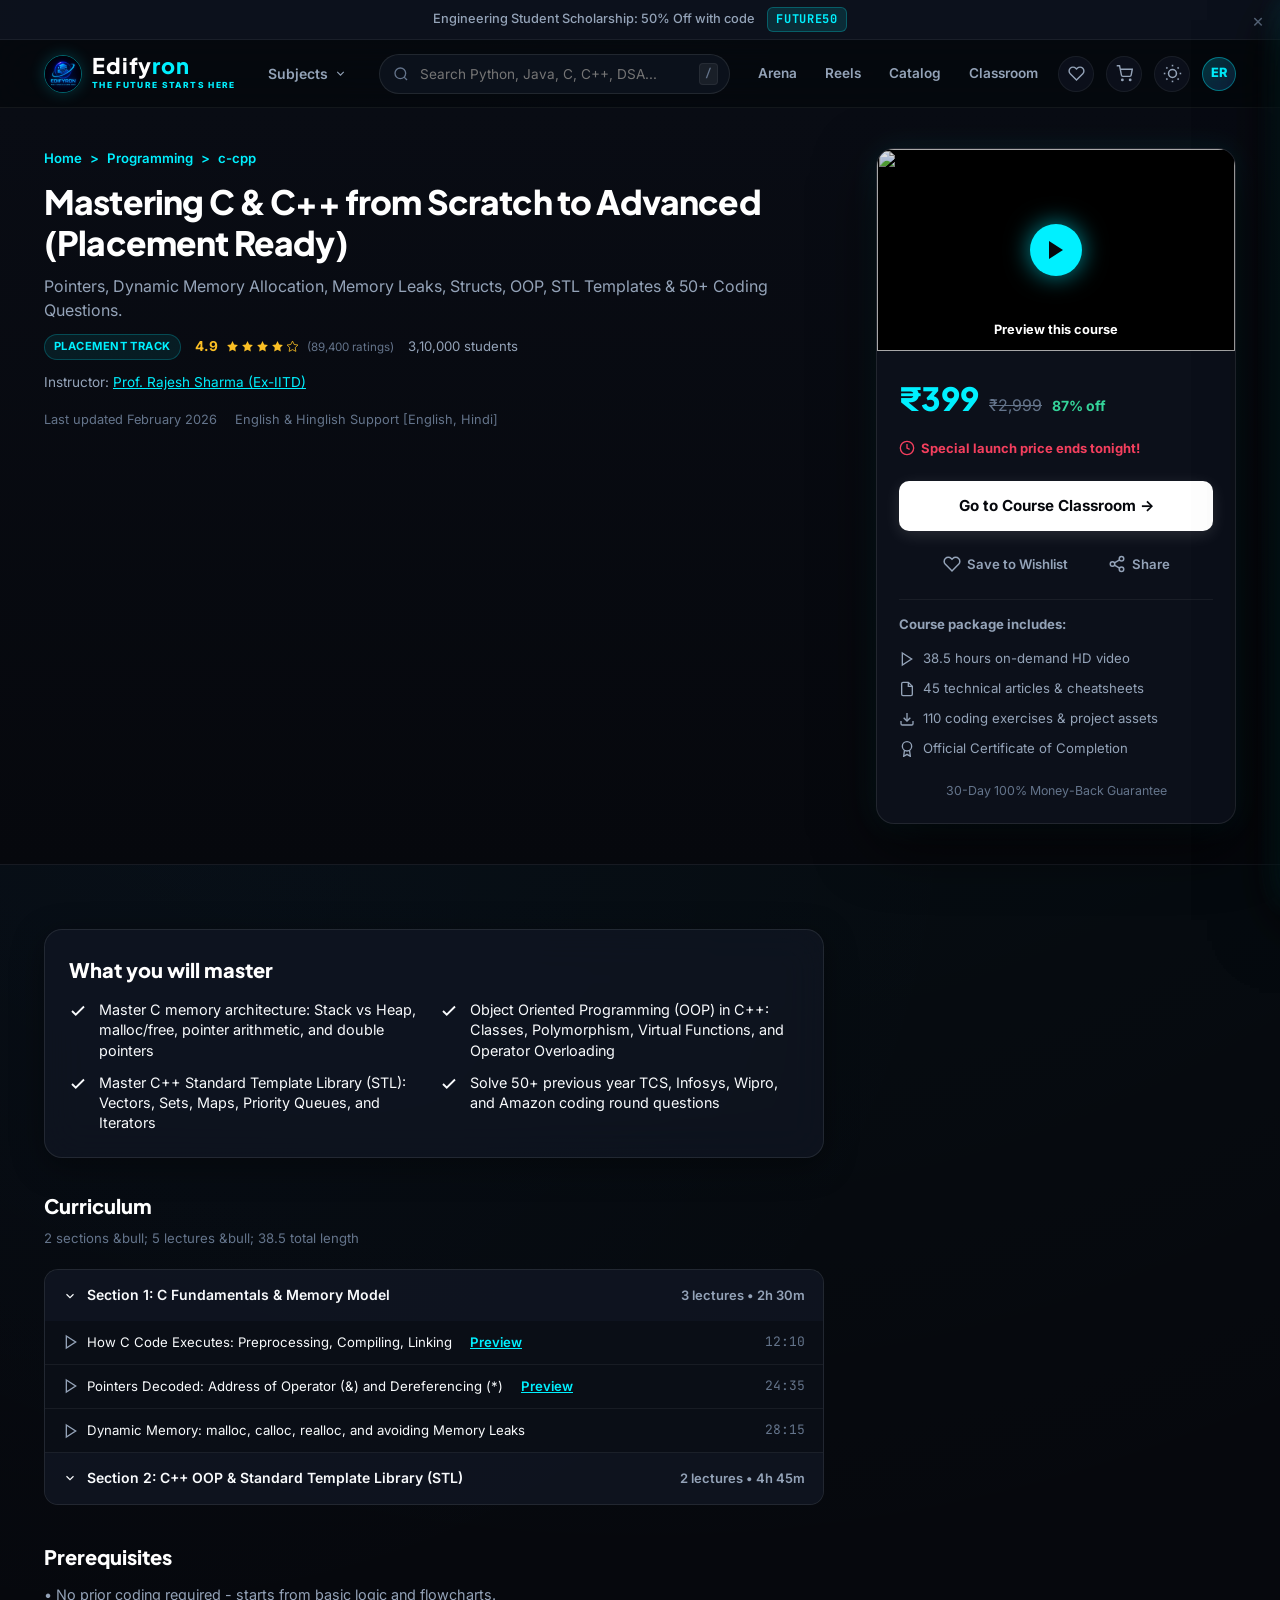
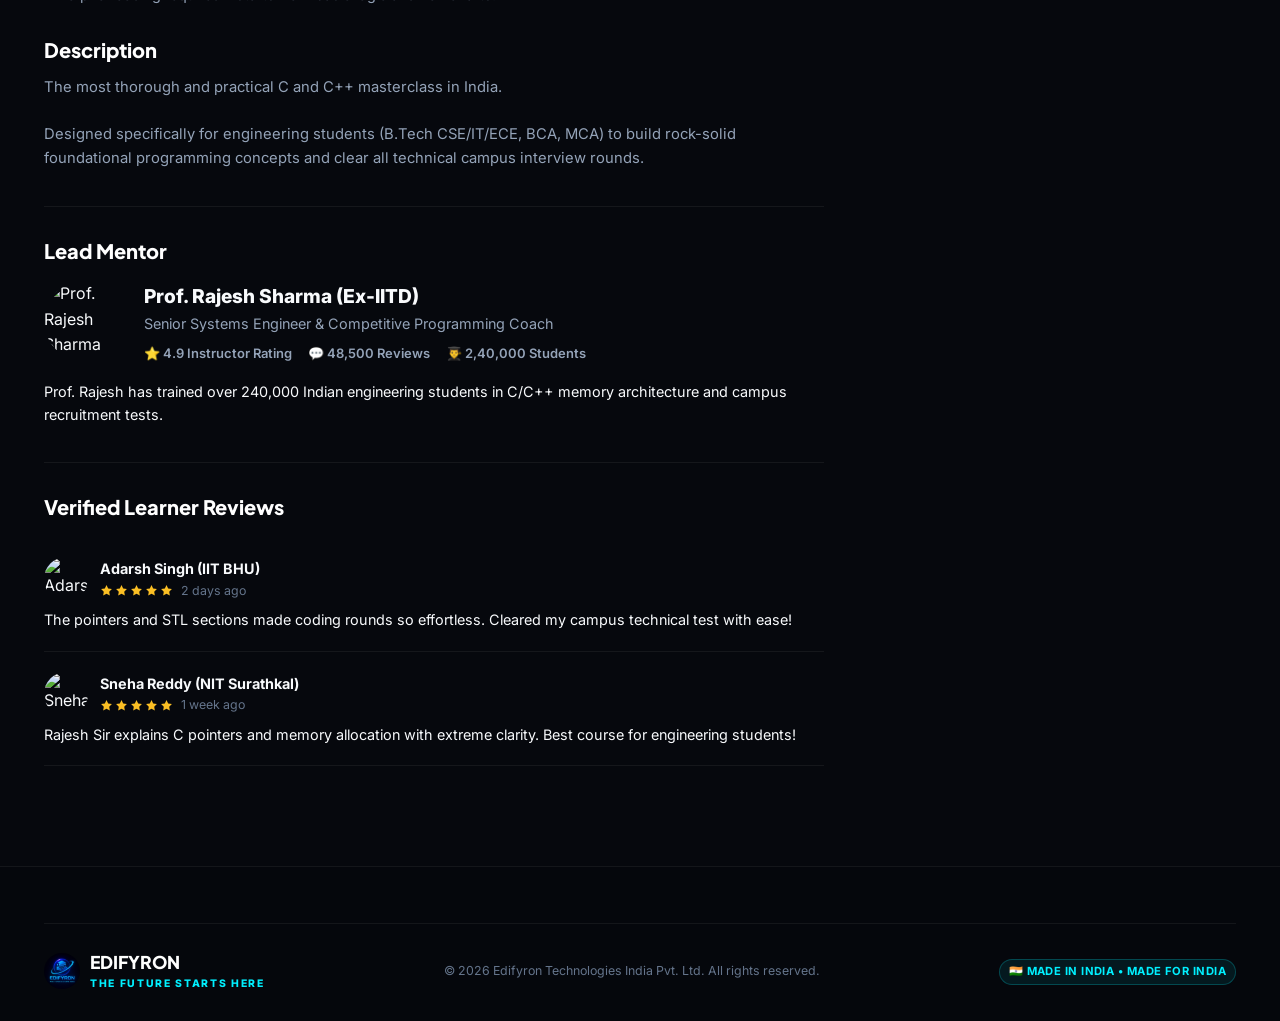
==== commit 687e396f: "Refactor: Ultra-aesthetic minimalist obsidian velvet & electric cyan design" ====
--- a/course-details.html
+++ b/course-details.html
@@ -1,10 +1,10 @@
 <!DOCTYPE html>
-<html lang="en" data-theme="light">
+<html lang="en" data-theme="dark">
 <head>
   <meta charset="UTF-8">
   <meta name="viewport" content="width=device-width, initial-scale=1.0">
-  <title>Course Details | Edifyron India</title>
-  <meta name="description" content="Master engineering concepts with Edifyron. Learn from top IIT & FAANG alumni with hands-on practice. THE FUTURE STARTS HERE. MADE IN INDIA - MADE FOR INDIA.">
+  <title>Course Details | Edifyron</title>
+  <meta name="description" content="Master engineering concepts with Edifyron. Learn from top practitioners with hands-on practice. THE FUTURE STARTS HERE. MADE IN INDIA — MADE FOR INDIA.">
   <link rel="icon" type="image/jpeg" href="assets/edifyron-logo.jpg">
   
   <!-- CSS Stylesheets -->
@@ -16,7 +16,7 @@
 
   <!-- Top Announcement Promo Bar -->
   <div class="top-promo-bar" id="topPromoBar">
-    <span>🇮🇳 <strong>Engineering Student Special:</strong> Flat 50% Off on all C, C++, Java, Python &amp; DSA tracks! Code:</span>
+    <span>Engineering Student Scholarship: 50% Off with code</span>
     <span class="promo-code-pill">FUTURE50</span>
     <button class="top-promo-close" onclick="document.getElementById('topPromoBar').style.display='none'">&times;</button>
   </div>
@@ -37,7 +37,7 @@
       <div class="nav-categories-wrapper">
         <button class="categories-btn btn-ghost" id="categoriesBtn">
           <span>Subjects</span>
-          <svg width="14" height="14" viewBox="0 0 24 24" fill="none" stroke="currentColor" stroke-width="2"><polyline points="6 9 12 15 18 9"></polyline></svg>
+          <svg width="13" height="13" viewBox="0 0 24 24" fill="none" stroke="currentColor" stroke-width="2"><polyline points="6 9 12 15 18 9"></polyline></svg>
         </button>
         <div class="mega-menu-dropdown" id="megaMenuDropdown">
           <ul class="mega-menu-categories-list" id="megaMenuCategoriesList"></ul>
@@ -49,7 +49,7 @@
       <div class="nav-search-container">
         <form id="globalSearchForm">
           <div class="search-input-wrapper">
-            <svg class="search-icon-svg" width="18" height="18" viewBox="0 0 24 24" fill="none" stroke="currentColor" stroke-width="2"><circle cx="11" cy="11" r="8"></circle><line x1="21" y1="21" x2="16.65" y2="16.65"></line></svg>
+            <svg class="search-icon-svg" width="16" height="16" viewBox="0 0 24 24" fill="none" stroke="currentColor" stroke-width="2"><circle cx="11" cy="11" r="8"></circle><line x1="21" y1="21" x2="16.65" y2="16.65"></line></svg>
             <input type="text" id="globalSearchInput" class="search-input" placeholder="Search Python, Java, C, C++, DSA..." autocomplete="off">
             <span class="search-kbd-shortcut">/</span>
           </div>
@@ -59,27 +59,27 @@
 
       <!-- Nav Links & Quick Actions -->
       <div class="nav-actions">
-        <a href="index.html#arenaSection" class="nav-link" style="color: var(--primary); font-weight: 700;">🎮 Quiz Arena</a>
-        <a href="index.html#skillReelsSection" class="nav-link">⚡ 30s Reels</a>
-        <a href="courses.html" class="nav-link">All Courses</a>
-        <a href="player.html?id=c1" class="nav-link">My Learning</a>
+        <a href="index.html#arenaSection" class="nav-link">Arena</a>
+        <a href="index.html#skillReelsSection" class="nav-link">Reels</a>
+        <a href="courses.html" class="nav-link">Catalog</a>
+        <a href="player.html?id=c1" class="nav-link">Classroom</a>
 
         <div class="action-btn-wrapper">
           <button class="nav-icon-btn" id="wishlistNavBtn" aria-label="View Wishlist">
-            <svg width="19" height="19" viewBox="0 0 24 24" fill="none" stroke="currentColor" stroke-width="2"><path d="M20.84 4.61a5.5 5.5 0 0 0-7.78 0L12 5.67l-1.06-1.06a5.5 5.5 0 0 0-7.78 7.78l1.06 1.06L12 21.23l7.78-7.78 1.06-1.06a5.5 5.5 0 0 0 0-7.78z"></path></svg>
+            <svg width="17" height="17" viewBox="0 0 24 24" fill="none" stroke="currentColor" stroke-width="2"><path d="M20.84 4.61a5.5 5.5 0 0 0-7.78 0L12 5.67l-1.06-1.06a5.5 5.5 0 0 0-7.78 7.78l1.06 1.06L12 21.23l7.78-7.78 1.06-1.06a5.5 5.5 0 0 0 0-7.78z"></path></svg>
             <span class="counter-badge" id="wishlistCountBadge" style="display: none;">0</span>
           </button>
         </div>
 
         <div class="action-btn-wrapper">
           <button class="nav-icon-btn" id="cartNavBtn" aria-label="View Cart">
-            <svg width="19" height="19" viewBox="0 0 24 24" fill="none" stroke="currentColor" stroke-width="2"><circle cx="9" cy="21" r="1"></circle><circle cx="20" cy="21" r="1"></circle><path d="M1 1h4l2.68 13.39a2 2 0 0 0 2 1.61h9.72a2 2 0 0 0 2-1.61L23 6H6"></path></svg>
+            <svg width="17" height="17" viewBox="0 0 24 24" fill="none" stroke="currentColor" stroke-width="2"><circle cx="9" cy="21" r="1"></circle><circle cx="20" cy="21" r="1"></circle><path d="M1 1h4l2.68 13.39a2 2 0 0 0 2 1.61h9.72a2 2 0 0 0 2-1.61L23 6H6"></path></svg>
             <span class="counter-badge" id="cartCountBadge" style="display: none;">0</span>
           </button>
         </div>
 
         <button class="nav-icon-btn" id="themeToggleBtn" aria-label="Toggle theme">
-          <svg width="19" height="19" viewBox="0 0 24 24" fill="none" stroke="currentColor" stroke-width="2"><path d="M21 12.79A9 9 0 1 1 11.21 3 7 7 0 0 0 21 12.79z"></path></svg>
+          <svg width="17" height="17" viewBox="0 0 24 24" fill="none" stroke="currentColor" stroke-width="2"><path d="M21 12.79A9 9 0 1 1 11.21 3 7 7 0 0 0 21 12.79z"></path></svg>
         </button>
 
         <a href="player.html?id=c1" class="nav-avatar-btn" title="Learner Profile">
@@ -118,20 +118,20 @@
           <p class="course-main-headline" id="courseDetailHeadline"></p>
 
           <div class="course-main-meta-strip">
-            <span class="badge badge-bestseller">Top Placement Choice</span>
+            <span class="badge badge-bestseller">Placement Track</span>
             <div style="display: flex; align-items: center; gap: 4px;">
               <span class="rating-score" id="courseDetailRatingScore" style="color: #fbbf24;">4.9</span>
               <div class="rating-stars" id="courseDetailRatingStars"></div>
-              <span class="rating-count" id="courseDetailRatingCount" style="color: #94a3b8;">(0 ratings)</span>
+              <span class="rating-count" id="courseDetailRatingCount" style="color: var(--text-muted);">(0 ratings)</span>
             </div>
-            <span id="courseDetailStudents" style="color: #cbd5e1;">0 students enrolled</span>
-          </div>
-
-          <div style="font-size: 0.875rem; color: #cbd5e1;">
-            Taught by <span class="course-instructor-link" id="courseDetailInstructor">Instructor</span>
-          </div>
-
-          <div style="display: flex; align-items: center; gap: 20px; font-size: 0.8125rem; color: #94a3b8; margin-top: 4px;">
+            <span id="courseDetailStudents" style="color: var(--text-secondary);">0 students enrolled</span>
+          </div>
+
+          <div style="font-size: 0.85rem; color: var(--text-secondary);">
+            Instructor: <span class="course-instructor-link" id="courseDetailInstructor">Instructor</span>
+          </div>
+
+          <div style="display: flex; align-items: center; gap: 18px; font-size: 0.8rem; color: var(--text-muted); margin-top: 4px;">
             <span id="courseDetailUpdated">Last updated February 2026</span>
             <span id="courseDetailLanguage">English &amp; Hinglish</span>
           </div>
@@ -147,42 +147,42 @@
   <!-- Main Content Body -->
   <main class="section">
     <div class="container">
-      <div style="max-width: 800px;">
+      <div style="max-width: 780px;">
         
         <!-- What you'll learn Box -->
-        <div style="border: 1px solid var(--border-color); border-radius: var(--radius-md); padding: 24px; background-color: var(--bg-surface); margin-bottom: 32px; box-shadow: var(--shadow-xs);">
-          <h3 style="font-size: 1.3rem; font-weight: 800; margin-bottom: 16px; color: var(--primary);">What you'll master</h3>
-          <div id="courseObjectivesGrid" style="display: grid; grid-template-columns: repeat(auto-fit, minmax(320px, 1fr)); gap: 14px;"></div>
+        <div style="border: 1px solid var(--border-card); border-radius: var(--radius-lg); padding: 24px; background-color: var(--bg-card); margin-bottom: 32px; box-shadow: var(--shadow-card); backdrop-filter: blur(20px);">
+          <h3 style="font-family: var(--font-heading); font-size: 1.25rem; font-weight: 800; margin-bottom: 14px; color: #ffffff;">What you will master</h3>
+          <div id="courseObjectivesGrid" style="display: grid; grid-template-columns: repeat(auto-fit, minmax(300px, 1fr)); gap: 12px;"></div>
         </div>
 
         <!-- Course Curriculum / Syllabus -->
         <div style="margin-bottom: 36px;">
-          <h3 style="font-size: 1.3rem; font-weight: 800; margin-bottom: 6px;">Course content &amp; lectures</h3>
-          <div id="curriculumSummaryText" style="font-size: 0.85rem; color: var(--text-secondary); margin-bottom: 14px;"></div>
+          <h3 style="font-family: var(--font-heading); font-size: 1.25rem; font-weight: 800; margin-bottom: 6px; color: #ffffff;">Curriculum</h3>
+          <div id="curriculumSummaryText" style="font-size: 0.825rem; color: var(--text-muted); margin-bottom: 14px;"></div>
           <div class="curriculum-accordion" id="courseCurriculumAccordion"></div>
         </div>
 
         <!-- Requirements -->
         <div style="margin-bottom: 28px;">
-          <h3 style="font-size: 1.3rem; font-weight: 800; margin-bottom: 10px;">Prerequisites</h3>
+          <h3 style="font-family: var(--font-heading); font-size: 1.25rem; font-weight: 800; margin-bottom: 10px; color: #ffffff;">Prerequisites</h3>
           <ul id="coursePrerequisitesList" style="list-style: none; color: var(--text-secondary);"></ul>
         </div>
 
         <!-- Description -->
         <div style="margin-bottom: 36px;">
-          <h3 style="font-size: 1.3rem; font-weight: 800; margin-bottom: 10px;">Description</h3>
-          <div id="courseDescriptionText" style="font-size: 0.95rem; line-height: 1.6; color: var(--text-main);"></div>
+          <h3 style="font-family: var(--font-heading); font-size: 1.25rem; font-weight: 800; margin-bottom: 10px; color: #ffffff;">Description</h3>
+          <div id="courseDescriptionText" style="font-size: 0.925rem; line-height: 1.6; color: var(--text-secondary);"></div>
         </div>
 
         <!-- Instructor Bio -->
         <div style="margin-bottom: 36px; border-top: 1px solid var(--border-subtle); padding-top: 28px;">
-          <h3 style="font-size: 1.3rem; font-weight: 800; margin-bottom: 16px;">Lead Mentor</h3>
+          <h3 style="font-family: var(--font-heading); font-size: 1.25rem; font-weight: 800; margin-bottom: 14px; color: #ffffff;">Lead Mentor</h3>
           <div id="instructorProfileSection"></div>
         </div>
 
         <!-- Student Reviews -->
         <div style="margin-bottom: 36px; border-top: 1px solid var(--border-subtle); padding-top: 28px;">
-          <h3 style="font-size: 1.3rem; font-weight: 800; margin-bottom: 16px;">Student feedback &amp; reviews</h3>
+          <h3 style="font-family: var(--font-heading); font-size: 1.25rem; font-weight: 800; margin-bottom: 14px; color: #ffffff;">Verified Learner Reviews</h3>
           <div id="courseReviewsList"></div>
         </div>
       </div>
@@ -191,9 +191,9 @@
 
   <!-- Video Trailer Modal -->
   <div class="modal-overlay" id="videoTrailerModal">
-    <div class="modal-card" style="max-width: 800px; background-color: #000000; color: #ffffff;">
-      <div class="modal-header" style="border-color: #1e293b;">
-        <h3 class="modal-title" id="trailerModalTitle" style="color: #ffffff;">Course Preview Video</h3>
+    <div class="modal-card" style="max-width: 780px; background-color: #000000; color: #ffffff;">
+      <div class="modal-header" style="border-color: rgba(255, 255, 255, 0.1);">
+        <h3 class="modal-title" id="trailerModalTitle" style="color: #ffffff;">Preview Lecture</h3>
         <button class="modal-close-btn" style="color: #ffffff;">&times;</button>
       </div>
       <div class="modal-body" style="padding: 0;">
@@ -209,7 +209,7 @@
         <div class="footer-logo-brand">
           <img src="assets/edifyron-logo.jpg" alt="Edifyron Logo" class="footer-logo-img">
           <div>
-            <div style="font-size: 1.15rem; font-weight: 900; font-family: var(--font-heading);">EDIFYRON</div>
+            <div style="font-size: 1.1rem; font-weight: 900; font-family: var(--font-heading); color: #ffffff;">EDIFYRON</div>
             <div class="footer-tagline">THE FUTURE STARTS HERE</div>
           </div>
         </div>
@@ -217,7 +217,7 @@
           &copy; 2026 Edifyron Technologies India Pvt. Ltd. All rights reserved.
         </div>
         <div>
-          <span class="badge" style="background: rgba(56, 189, 248, 0.15); border: 1px solid #38bdf8; color: #38bdf8;">🇮🇳 MADE IN INDIA &bull; MADE FOR INDIA</span>
+          <span class="badge badge-bestseller">🇮🇳 MADE IN INDIA &bull; MADE FOR INDIA</span>
         </div>
       </div>
     </div>
--- a/css/styles.css
+++ b/css/styles.css
@@ -1,89 +1,93 @@
 /* ==========================================================================
-   EDIFYRON - CLEAN, BRIGHT & AESTHETIC DESIGN SYSTEM (ENGINEERING EDITION)
-   Branding: Edifyron - "THE FUTURE STARTS HERE" & "MADE IN INDIA - MADE FOR INDIA"
+   EDIFYRON - ULTRA-AESTHETIC MINIMALIST DESIGN SYSTEM
+   Theme: Deep Obsidian Velvet, Frosted Glass & Luminous Cyan Accents
    ========================================================================== */
 
-@import url('https://fonts.googleapis.com/css2?family=Plus+Jakarta+Sans:wght@400;500;600;700;800;900&family=Inter:wght@300;400;500;600;700&family=JetBrains+Mono:wght@400;500;600;700&display=swap');
+@import url('https://fonts.googleapis.com/css2?family=Plus+Jakarta+Sans:wght@300;400;500;600;700;800;900&family=Inter:wght@300;400;500;600;700&family=JetBrains+Mono:wght@400;500;600&display=swap');
 
 :root {
-  /* Vibrant Electric Cyan & Royal Blue Accents Matching the Planetary Logo */
-  --primary: #0284c7;
-  --primary-hover: #0369a1;
-  --primary-light: rgba(2, 132, 199, 0.08);
-  --primary-dark: #075985;
-  
-  --brand-cyan: #00d2ff;
-  --brand-blue: #2563eb;
-  --brand-saffron: #ff9933;
-  --brand-green: #138808;
-
-  --accent-gold: #f59e0b;
-  --accent-green: #10b981;
-  --accent-red: #ef4444;
-
-  /* Clean, Bright, Uncluttered Base */
-  --bg-body: #f8fafc;
-  --bg-surface: #ffffff;
-  --bg-subtle: #f1f5f9;
-  --bg-card: #ffffff;
-  --bg-hover: #f8fafc;
-  
-  --border-color: #e2e8f0;
-  --border-subtle: #edf2f7;
-  --border-focus: #0284c7;
-
-  --text-main: #0f172a;
-  --text-secondary: #475569;
-  --text-muted: #94a3b8;
-  --text-inverse: #ffffff;
-
-  /* Elevation & Shadows (Crisp & Subtle) */
-  --shadow-xs: 0 1px 2px rgba(15, 23, 42, 0.04);
-  --shadow-sm: 0 2px 6px rgba(15, 23, 42, 0.06);
-  --shadow-md: 0 4px 16px rgba(15, 23, 42, 0.08);
-  --shadow-lg: 0 12px 32px rgba(15, 23, 42, 0.1);
-  --shadow-popover: 0 20px 48px rgba(15, 23, 42, 0.16);
-
-  /* Radius & Spacing */
+  /* Core Aesthetic Palette */
+  --bg-deep: #06080d;
+  --bg-canvas: #090c14;
+  --bg-surface: rgba(15, 20, 32, 0.7);
+  --bg-surface-solid: #0d121d;
+  --bg-card: rgba(18, 24, 38, 0.65);
+  --bg-subtle: rgba(25, 33, 50, 0.5);
+  --bg-hover: rgba(30, 41, 62, 0.6);
+
+  /* Restrained Luminous Accents */
+  --accent-cyan: #00f0ff;
+  --accent-cyan-dim: rgba(0, 240, 255, 0.12);
+  --accent-cyan-glow: 0 0 24px rgba(0, 240, 255, 0.25);
+  --accent-blue: #3b82f6;
+  --accent-gold: #fbbf24;
+  --accent-green: #34d399;
+  --accent-red: #f87171;
+
+  /* Monochromatic Text Hierarchy */
+  --text-primary: #f8fafc;
+  --text-secondary: #94a3b8;
+  --text-muted: #64748b;
+  --text-faint: #475569;
+
+  /* Fine Hairline Borders */
+  --border-subtle: rgba(255, 255, 255, 0.06);
+  --border-card: rgba(255, 255, 255, 0.09);
+  --border-hover: rgba(0, 240, 255, 0.35);
+  --border-glow: rgba(0, 240, 255, 0.5);
+
+  /* Shadows & Glass Elevation */
+  --shadow-subtle: 0 4px 20px rgba(0, 0, 0, 0.3);
+  --shadow-card: 0 8px 32px rgba(0, 0, 0, 0.4);
+  --shadow-popover: 0 20px 60px rgba(0, 0, 0, 0.7), 0 0 30px rgba(0, 240, 255, 0.1);
+  --shadow-glow: 0 0 40px rgba(0, 240, 255, 0.15);
+
+  /* Geometry & Typography */
   --radius-xs: 6px;
-  --radius-sm: 8px;
-  --radius-md: 12px;
-  --radius-lg: 16px;
-  --radius-xl: 20px;
+  --radius-sm: 10px;
+  --radius-md: 14px;
+  --radius-lg: 18px;
+  --radius-xl: 24px;
   --radius-full: 9999px;
 
-  --max-width: 1280px;
-  --header-height: 72px;
+  --max-width: 1240px;
+  --header-height: 68px;
   --font-heading: 'Plus Jakarta Sans', -apple-system, sans-serif;
   --font-body: 'Inter', -apple-system, sans-serif;
   --font-mono: 'JetBrains Mono', monospace;
 
-  --transition-fast: 150ms cubic-bezier(0.4, 0, 0.2, 1);
-  --transition-normal: 250ms cubic-bezier(0.4, 0, 0.2, 1);
-  --transition-bounce: 350ms cubic-bezier(0.34, 1.56, 0.64, 1);
-}
-
-/* Dark Mode Theme Option */
-[data-theme="dark"] {
-  --bg-body: #0b1120;
-  --bg-surface: #0f172a;
-  --bg-subtle: #1e293b;
-  --bg-card: #0f172a;
-  --bg-hover: #1e293b;
-
-  --border-color: #334155;
-  --border-subtle: #1e293b;
-  --border-focus: #38bdf8;
-
-  --text-main: #f8fafc;
-  --text-secondary: #94a3b8;
-  --text-muted: #64748b;
-  --text-inverse: #020617;
-
-  --primary: #38bdf8;
-  --primary-hover: #7dd3fc;
-  --primary-light: rgba(56, 189, 248, 0.12);
-  --shadow-md: 0 4px 16px rgba(0, 0, 0, 0.4);
+  --transition-fast: 160ms cubic-bezier(0.16, 1, 0.3, 1);
+  --transition-normal: 280ms cubic-bezier(0.16, 1, 0.3, 1);
+  --transition-smooth: 450ms cubic-bezier(0.16, 1, 0.3, 1);
+}
+
+/* Light Theme Aesthetic Mode */
+[data-theme="light"] {
+  --bg-deep: #f8fafc;
+  --bg-canvas: #ffffff;
+  --bg-surface: rgba(255, 255, 255, 0.85);
+  --bg-surface-solid: #f1f5f9;
+  --bg-card: rgba(255, 255, 255, 0.9);
+  --bg-subtle: #f1f5f9;
+  --bg-hover: #e2e8f0;
+
+  --accent-cyan: #0284c7;
+  --accent-cyan-dim: rgba(2, 132, 199, 0.08);
+  --accent-cyan-glow: 0 0 20px rgba(2, 132, 199, 0.15);
+
+  --text-primary: #0f172a;
+  --text-secondary: #475569;
+  --text-muted: #94a3b8;
+  --text-faint: #cbd5e1;
+
+  --border-subtle: rgba(15, 23, 42, 0.06);
+  --border-card: rgba(15, 23, 42, 0.09);
+  --border-hover: rgba(2, 132, 199, 0.4);
+  --border-glow: rgba(2, 132, 199, 0.3);
+
+  --shadow-subtle: 0 2px 10px rgba(15, 23, 42, 0.04);
+  --shadow-card: 0 4px 20px rgba(15, 23, 42, 0.06);
+  --shadow-popover: 0 16px 40px rgba(15, 23, 42, 0.12);
 }
 
 /* --- Base & Reset --- */
@@ -101,11 +105,14 @@
 
 body {
   font-family: var(--font-body);
-  background-color: var(--bg-body);
-  color: var(--text-main);
+  background-color: var(--bg-deep);
+  color: var(--text-primary);
   line-height: 1.6;
   min-height: 100vh;
   overflow-x: hidden;
+  background-image: 
+    radial-gradient(circle at 50% 0%, rgba(0, 240, 255, 0.04), transparent 60%),
+    radial-gradient(circle at 10% 30%, rgba(59, 130, 246, 0.03), transparent 40%);
 }
 
 img, video, svg {
@@ -116,7 +123,7 @@
 a {
   color: inherit;
   text-decoration: none;
-  transition: color var(--transition-fast);
+  transition: all var(--transition-fast);
 }
 
 button, input, select, textarea {
@@ -130,7 +137,7 @@
 
 button { cursor: pointer; }
 
-/* --- Containers & Sections (Neat, Airy & Clutter-Free) --- */
+/* --- Containers & Sections --- */
 .container {
   max-width: var(--max-width);
   margin-left: auto;
@@ -140,18 +147,19 @@
 }
 
 .section {
-  padding: 56px 0;
+  padding: 64px 0;
 }
 
 .section-heading-group {
-  margin-bottom: 28px;
+  margin-bottom: 32px;
 }
 
 .section-title {
-  font-size: 1.8rem;
+  font-family: var(--font-heading);
+  font-size: 1.85rem;
   font-weight: 800;
-  letter-spacing: -0.02em;
-  color: var(--text-main);
+  letter-spacing: -0.025em;
+  color: var(--text-primary);
   line-height: 1.25;
 }
 
@@ -159,31 +167,32 @@
   font-size: 0.95rem;
   color: var(--text-secondary);
   margin-top: 6px;
+  max-width: 620px;
 }
 
 .brand-tagline-badge {
   display: inline-flex;
   align-items: center;
-  gap: 8px;
-  background-color: var(--primary-light);
-  border: 1px solid rgba(2, 132, 199, 0.2);
-  color: var(--primary);
-  font-weight: 800;
-  font-size: 0.75rem;
-  letter-spacing: 0.12em;
+  gap: 6px;
+  background: var(--accent-cyan-dim);
+  border: 1px solid rgba(0, 240, 255, 0.2);
+  color: var(--accent-cyan);
+  font-weight: 700;
+  font-size: 0.7rem;
+  letter-spacing: 0.14em;
   text-transform: uppercase;
   padding: 4px 12px;
   border-radius: var(--radius-full);
+  margin-bottom: 8px;
 }
 
 /* ==========================================================================
-   TWO-PHASE CINEMATIC MOTION INTRO OVERLAY
-   Phase 1: Edifyron + Tagline -> Phase 2: MADE IN INDIA - MADE FOR INDIA
+   TWO-PHASE CINEMATIC MOTION INTRO OVERLAY (AESTHETIC & SOPHISTICATED)
    ========================================================================== */
 .brand-motion-intro {
   position: fixed;
   inset: 0;
-  background: radial-gradient(circle at center, #0f172a 0%, #060912 70%, #020408 100%);
+  background: radial-gradient(circle at center, #0a0d16 0%, #04060a 75%, #020305 100%);
   z-index: 99999;
   display: flex;
   flex-direction: column;
@@ -207,10 +216,10 @@
   text-align: center;
   position: relative;
   width: 100%;
-  max-width: 800px;
-}
-
-/* Phase 1 Elements (0s - 2.8s) */
+  max-width: 760px;
+}
+
+/* Phase 1: Logo & Brand Text */
 .phase-1-wrapper {
   display: flex;
   flex-direction: column;
@@ -219,12 +228,12 @@
 }
 
 .motion-logo-sphere {
-  width: 130px;
-  height: 130px;
-  border-radius: var(--radius-full);
-  box-shadow: 0 0 60px rgba(0, 210, 255, 0.6), 0 0 100px rgba(37, 99, 235, 0.4);
+  width: 120px;
+  height: 120px;
+  border-radius: var(--radius-full);
+  box-shadow: 0 0 50px rgba(0, 240, 255, 0.35), 0 0 100px rgba(0, 240, 255, 0.15);
   position: relative;
-  animation: logoPulseGrow 2s cubic-bezier(0.16, 1, 0.3, 1) forwards;
+  animation: logoPulseGrow 2.2s cubic-bezier(0.16, 1, 0.3, 1) forwards;
 }
 
 .motion-logo-img {
@@ -236,33 +245,32 @@
 
 .motion-brand-text {
   font-family: var(--font-heading);
-  font-size: 3.2rem;
+  font-size: 3rem;
   font-weight: 900;
-  letter-spacing: 0.1em;
+  letter-spacing: 0.12em;
   text-transform: uppercase;
-  background: linear-gradient(180deg, #ffffff 0%, #38bdf8 60%, #0284c7 100%);
-  -webkit-background-clip: text;
-  -webkit-text-fill-color: transparent;
-  margin-top: 20px;
+  color: #ffffff;
+  text-shadow: 0 0 30px rgba(0, 240, 255, 0.5);
+  margin-top: 24px;
   opacity: 0;
-  transform: translateY(16px);
+  transform: translateY(12px);
   animation: textReveal 1.4s 0.4s cubic-bezier(0.16, 1, 0.3, 1) forwards;
 }
 
 .motion-tagline {
   font-family: var(--font-heading);
-  font-size: 1.05rem;
-  font-weight: 800;
-  letter-spacing: 0.3em;
+  font-size: 0.95rem;
+  font-weight: 700;
+  letter-spacing: 0.28em;
   text-transform: uppercase;
-  color: #00f0ff;
-  text-shadow: 0 0 20px rgba(0, 240, 255, 0.7);
+  color: var(--accent-cyan);
+  text-shadow: 0 0 20px rgba(0, 240, 255, 0.4);
   margin-top: 10px;
   opacity: 0;
-  animation: taglineReveal 1.5s 0.9s cubic-bezier(0.16, 1, 0.3, 1) forwards;
-}
-
-/* Phase 2: MADE IN INDIA - MADE FOR INDIA (2.8s - 5.5s) */
+  animation: taglineReveal 1.5s 0.8s cubic-bezier(0.16, 1, 0.3, 1) forwards;
+}
+
+/* Phase 2: MADE IN INDIA - MADE FOR INDIA (Sophisticated Light Aura) */
 .phase-2-wrapper {
   position: absolute;
   inset: 0;
@@ -276,20 +284,21 @@
 }
 
 .india-chakra-ring {
-  width: 110px;
-  height: 110px;
-  border-radius: var(--radius-full);
-  border: 3px dashed #00f0ff;
-  box-shadow: 0 0 40px rgba(0, 240, 255, 0.5), inset 0 0 30px rgba(255, 153, 51, 0.3);
+  width: 96px;
+  height: 96px;
+  border-radius: var(--radius-full);
+  border: 2px dashed rgba(0, 240, 255, 0.6);
+  box-shadow: 0 0 40px rgba(0, 240, 255, 0.25);
   display: flex;
   align-items: center;
   justify-content: center;
-  margin-bottom: 20px;
-  animation: spinChakra 12s linear infinite;
+  margin-bottom: 22px;
+  animation: spinChakra 16s linear infinite;
+  background: radial-gradient(circle, rgba(0, 240, 255, 0.08) 0%, transparent 70%);
 }
 
 .india-flag-badge {
-  font-size: 2.2rem;
+  font-size: 1.8rem;
 }
 
 @keyframes spinChakra {
@@ -299,85 +308,84 @@
 
 .made-in-india-title {
   font-family: var(--font-heading);
-  font-size: 2.8rem;
+  font-size: 2.6rem;
   font-weight: 900;
-  letter-spacing: 0.14em;
+  letter-spacing: 0.16em;
   text-transform: uppercase;
-  background: linear-gradient(90deg, #ff9933 0%, #ffffff 50%, #138808 100%);
-  -webkit-background-clip: text;
-  -webkit-text-fill-color: transparent;
-  text-shadow: 0 0 30px rgba(255, 255, 255, 0.3);
+  color: #ffffff;
+  text-shadow: 0 0 35px rgba(255, 255, 255, 0.4);
   line-height: 1.2;
 }
 
 .made-for-india-subtitle {
   font-family: var(--font-heading);
-  font-size: 1.25rem;
-  font-weight: 800;
-  letter-spacing: 0.28em;
+  font-size: 1.1rem;
+  font-weight: 700;
+  letter-spacing: 0.3em;
   text-transform: uppercase;
-  color: #38bdf8;
+  color: var(--accent-cyan);
   margin-top: 10px;
-  text-shadow: 0 0 20px rgba(56, 189, 248, 0.6);
+  text-shadow: 0 0 20px rgba(0, 240, 255, 0.5);
 }
 
 @keyframes phase1FadeOut {
   0% { opacity: 1; transform: scale(1); }
-  100% { opacity: 0; transform: scale(0.92); visibility: hidden; }
+  100% { opacity: 0; transform: scale(0.94); visibility: hidden; }
 }
 
 @keyframes phase2Reveal {
-  0% { opacity: 0; transform: scale(0.85); }
+  0% { opacity: 0; transform: scale(0.9); }
   25% { opacity: 1; transform: scale(1); }
   85% { opacity: 1; transform: scale(1); }
-  100% { opacity: 0; transform: scale(1.05); }
+  100% { opacity: 0; transform: scale(1.04); }
 }
 
 @keyframes logoPulseGrow {
-  0% { transform: scale(0.4) rotate(-10deg); opacity: 0; }
-  60% { transform: scale(1.08) rotate(0deg); opacity: 1; }
-  100% { transform: scale(1) rotate(0deg); opacity: 1; }
+  0% { transform: scale(0.5); opacity: 0; }
+  60% { transform: scale(1.05); opacity: 1; }
+  100% { transform: scale(1); opacity: 1; }
 }
 
 @keyframes textReveal {
-  0% { opacity: 0; transform: translateY(16px); }
+  0% { opacity: 0; transform: translateY(12px); }
   100% { opacity: 1; transform: translateY(0); }
 }
 
 @keyframes taglineReveal {
-  0% { opacity: 0; letter-spacing: 0.1em; }
-  100% { opacity: 1; letter-spacing: 0.3em; }
+  0% { opacity: 0; letter-spacing: 0.15em; }
+  100% { opacity: 1; letter-spacing: 0.28em; }
 }
 
 .skip-intro-btn {
   position: absolute;
-  bottom: 32px;
-  right: 32px;
-  background: rgba(255, 255, 255, 0.12);
-  border: 1px solid rgba(255, 255, 255, 0.25);
+  bottom: 28px;
+  right: 28px;
+  background: rgba(255, 255, 255, 0.06);
+  border: 1px solid rgba(255, 255, 255, 0.15);
+  color: var(--text-secondary);
+  padding: 8px 18px;
+  border-radius: var(--radius-full);
+  font-size: 0.8rem;
+  font-weight: 600;
+  backdrop-filter: blur(12px);
+  transition: all var(--transition-fast);
+}
+
+.skip-intro-btn:hover {
+  background: var(--accent-cyan-dim);
+  border-color: var(--accent-cyan);
   color: #ffffff;
-  padding: 8px 18px;
-  border-radius: var(--radius-full);
-  font-size: 0.85rem;
-  font-weight: 600;
-  backdrop-filter: blur(8px);
-  transition: all var(--transition-fast);
-}
-
-.skip-intro-btn:hover {
-  background: rgba(0, 210, 255, 0.25);
-  border-color: #00d2ff;
-}
-
-/* --- Buttons --- */
+}
+
+/* --- Buttons (Aesthetic Pill & Frosted Styles) --- */
 .btn {
   display: inline-flex;
   align-items: center;
   justify-content: center;
   gap: 8px;
-  padding: 11px 20px;
-  font-size: 0.9375rem;
-  font-weight: 700;
+  padding: 10px 20px;
+  font-size: 0.9rem;
+  font-weight: 600;
   border-radius: var(--radius-sm);
   transition: all var(--transition-fast);
   text-align: center;
@@ -385,151 +393,164 @@
 }
 
 .btn-sm {
-  padding: 7px 14px;
-  font-size: 0.85rem;
+  padding: 6px 14px;
+  font-size: 0.825rem;
 }
 
 .btn-lg {
-  padding: 13px 26px;
-  font-size: 1rem;
+  padding: 12px 24px;
+  font-size: 0.95rem;
+  font-weight: 700;
 }
 
 .btn-primary {
-  background-color: var(--primary);
+  background: #ffffff;
+  color: #06080d;
+  box-shadow: 0 4px 16px rgba(255, 255, 255, 0.12);
+  border: 1px solid rgba(255, 255, 255, 0.3);
+}
+
+.btn-primary:hover {
+  background: #f1f5f9;
+  transform: translateY(-1px);
+  box-shadow: 0 6px 24px rgba(0, 240, 255, 0.25);
+  border-color: var(--accent-cyan);
+}
+
+[data-theme="light"] .btn-primary {
+  background: #0f172a;
   color: #ffffff;
-  box-shadow: var(--shadow-sm);
-}
-
-.btn-primary:hover {
-  background-color: var(--primary-hover);
-  transform: translateY(-1px);
-  box-shadow: var(--shadow-md);
 }
 
 .btn-outline {
-  background: transparent;
-  color: var(--text-main);
-  border: 1px solid var(--border-color);
+  background: var(--bg-surface);
+  color: var(--text-primary);
+  border: 1px solid var(--border-card);
+  backdrop-filter: blur(12px);
 }
 
 .btn-outline:hover {
-  background: var(--bg-subtle);
-  border-color: var(--primary);
-  color: var(--primary);
+  background: var(--bg-hover);
+  border-color: var(--accent-cyan);
+  color: var(--accent-cyan);
 }
 
 .btn-outline-primary {
-  background: transparent;
-  color: var(--primary);
-  border: 1px solid var(--primary);
+  background: var(--accent-cyan-dim);
+  color: var(--accent-cyan);
+  border: 1px solid rgba(0, 240, 255, 0.25);
 }
 
 .btn-outline-primary:hover {
-  background: var(--primary-light);
+  background: rgba(0, 240, 255, 0.18);
+  border-color: var(--accent-cyan);
 }
 
 .btn-ghost {
   background: transparent;
-  color: var(--text-main);
+  color: var(--text-secondary);
 }
 
 .btn-ghost:hover {
-  background: var(--bg-hover);
-  color: var(--primary);
-}
-
-/* --- Badges --- */
+  background: var(--bg-subtle);
+  color: var(--text-primary);
+}
+
+/* --- Minimalist Badges --- */
 .badge {
   display: inline-flex;
   align-items: center;
-  padding: 3px 8px;
-  font-size: 0.725rem;
-  font-weight: 800;
-  border-radius: var(--radius-xs);
+  padding: 3px 9px;
+  font-size: 0.7rem;
+  font-weight: 700;
+  border-radius: var(--radius-full);
+  letter-spacing: 0.04em;
   text-transform: uppercase;
-  letter-spacing: 0.04em;
 }
 
 .badge-bestseller {
-  background: #fef3c7;
-  color: #92400e;
-  border: 1px solid #fde68a;
+  background: rgba(0, 240, 255, 0.08);
+  color: var(--accent-cyan);
+  border: 1px solid rgba(0, 240, 255, 0.22);
 }
 
 .badge-hot {
-  background: #ffe4e6;
-  color: #be123c;
-  border: 1px solid #fecdd3;
+  background: rgba(248, 113, 113, 0.1);
+  color: #fca5a5;
+  border: 1px solid rgba(248, 113, 113, 0.25);
 }
 
 .badge-highest-rated {
-  background: #d1fae5;
-  color: #065f46;
-  border: 1px solid #a7f3d0;
+  background: rgba(52, 211, 153, 0.1);
+  color: #6ee7b7;
+  border: 1px solid rgba(52, 211, 153, 0.25);
 }
 
 /* ==========================================================================
-   INTERACTIVE ENGINEERING CODE ARENA: QUIZZES, GAMES & LIVE LEADERBOARD
+   INTERACTIVE CODE ARENA: QUIZZES & COLLEGE LEADERBOARD (AESTHETIC GLASS)
    ========================================================================== */
 .arena-grid-split {
   display: grid;
-  grid-template-columns: 1fr 380px;
-  gap: 32px;
+  grid-template-columns: 1fr 370px;
+  gap: 28px;
   align-items: start;
 }
 
-/* Quiz Card Container */
 .quiz-card-box {
   background: var(--bg-card);
-  border: 1px solid var(--border-color);
+  border: 1px solid var(--border-card);
   border-radius: var(--radius-lg);
   padding: 28px;
-  box-shadow: var(--shadow-sm);
+  backdrop-filter: blur(20px);
+  box-shadow: var(--shadow-card);
 }
 
 .quiz-header-strip {
   display: flex;
   align-items: center;
   justify-content: space-between;
-  margin-bottom: 20px;
-  padding-bottom: 16px;
+  margin-bottom: 16px;
+  padding-bottom: 14px;
   border-bottom: 1px solid var(--border-subtle);
 }
 
 .quiz-timer-bar-track {
   width: 100%;
-  height: 6px;
-  background: var(--bg-subtle);
+  height: 4px;
+  background: rgba(255, 255, 255, 0.08);
   border-radius: var(--radius-full);
   overflow: hidden;
-  margin-bottom: 20px;
+  margin-bottom: 22px;
 }
 
 .quiz-timer-bar-fill {
   height: 100%;
-  background: linear-gradient(90deg, #10b981 0%, #f59e0b 70%, #ef4444 100%);
+  background: var(--accent-cyan);
+  box-shadow: 0 0 12px var(--accent-cyan);
   width: 100%;
   transition: width 1s linear;
 }
 
 .quiz-question-title {
+  font-family: var(--font-heading);
   font-size: 1.15rem;
-  font-weight: 800;
+  font-weight: 700;
   margin-bottom: 16px;
   line-height: 1.4;
+  color: var(--text-primary);
 }
 
 .quiz-code-block {
-  background: #0f172a;
+  background: rgba(0, 0, 0, 0.4);
   color: #38bdf8;
   font-family: var(--font-mono);
-  font-size: 0.875rem;
-  padding: 16px;
+  font-size: 0.85rem;
+  padding: 14px 18px;
   border-radius: var(--radius-sm);
   margin-bottom: 20px;
-  line-height: 1.5;
+  line-height: 1.55;
   overflow-x: auto;
-  border: 1px solid #1e293b;
+  border: 1px solid var(--border-subtle);
 }
 
 .quiz-options-grid {
@@ -540,53 +561,55 @@
 }
 
 .quiz-option-btn {
-  padding: 14px 18px;
-  border: 1px solid var(--border-color);
+  padding: 13px 16px;
+  border: 1px solid var(--border-card);
   border-radius: var(--radius-sm);
   background: var(--bg-surface);
   text-align: left;
   font-weight: 600;
-  font-size: 0.9rem;
+  font-size: 0.875rem;
   transition: all var(--transition-fast);
   cursor: pointer;
   display: flex;
   align-items: center;
   gap: 10px;
+  color: var(--text-primary);
 }
 
 .quiz-option-btn:hover {
-  background: var(--bg-subtle);
-  border-color: var(--primary);
+  background: var(--bg-hover);
+  border-color: var(--border-hover);
 }
 
 .quiz-option-btn.correct {
-  background: #d1fae5 !important;
-  border-color: #10b981 !important;
-  color: #065f46 !important;
+  background: rgba(52, 211, 153, 0.12) !important;
+  border-color: var(--accent-green) !important;
+  color: #6ee7b7 !important;
 }
 
 .quiz-option-btn.wrong {
-  background: #ffe4e6 !important;
-  border-color: #ef4444 !important;
-  color: #991b1b !important;
+  background: rgba(248, 113, 113, 0.12) !important;
+  border-color: var(--accent-red) !important;
+  color: #fca5a5 !important;
 }
 
 .quiz-feedback-box {
   padding: 14px 18px;
   border-radius: var(--radius-sm);
-  font-size: 0.875rem;
-  line-height: 1.4;
+  font-size: 0.85rem;
+  line-height: 1.45;
   margin-bottom: 16px;
   display: none;
 }
 
-/* College Leaderboard Sidebar Card */
+/* College Leaderboard */
 .leaderboard-card-box {
   background: var(--bg-card);
-  border: 1px solid var(--border-color);
+  border: 1px solid var(--border-card);
   border-radius: var(--radius-lg);
   padding: 24px;
-  box-shadow: var(--shadow-sm);
+  backdrop-filter: blur(20px);
+  box-shadow: var(--shadow-card);
 }
 
 .leaderboard-header {
@@ -594,13 +617,15 @@
   align-items: center;
   justify-content: space-between;
   margin-bottom: 16px;
+  padding-bottom: 12px;
+  border-bottom: 1px solid var(--border-subtle);
 }
 
 .leaderboard-list {
   list-style: none;
   display: flex;
   flex-direction: column;
-  gap: 10px;
+  gap: 8px;
 }
 
 .leaderboard-item {
@@ -609,25 +634,31 @@
   gap: 12px;
   padding: 10px 12px;
   border-radius: var(--radius-sm);
-  background: var(--bg-subtle);
+  background: var(--bg-surface);
+  border: 1px solid var(--border-subtle);
   transition: all var(--transition-fast);
 }
 
+.leaderboard-item:hover {
+  border-color: var(--border-hover);
+}
+
 .leaderboard-item.is-user {
-  background: var(--primary-light);
-  border: 1px solid rgba(2, 132, 199, 0.3);
+  background: var(--accent-cyan-dim);
+  border-color: rgba(0, 240, 255, 0.3);
 }
 
 .leaderboard-rank-num {
-  font-size: 0.95rem;
+  font-size: 0.9rem;
   font-weight: 800;
-  width: 24px;
+  width: 22px;
   text-align: center;
+  color: var(--text-secondary);
 }
 
 .leaderboard-avatar {
-  width: 36px;
-  height: 36px;
+  width: 32px;
+  height: 32px;
   border-radius: var(--radius-full);
   object-fit: cover;
 }
@@ -637,35 +668,35 @@
 }
 
 .leaderboard-name {
-  font-size: 0.875rem;
+  font-size: 0.85rem;
   font-weight: 700;
   line-height: 1.2;
 }
 
 .leaderboard-college {
-  font-size: 0.75rem;
+  font-size: 0.725rem;
   color: var(--text-muted);
 }
 
 .leaderboard-xp-tag {
   font-family: var(--font-mono);
-  font-size: 0.8125rem;
-  font-weight: 800;
-  color: var(--primary);
+  font-size: 0.8rem;
+  font-weight: 700;
+  color: var(--accent-cyan);
 }
 
 /* ==========================================================================
-   30-SECOND ENGINEERING SKILL REELS & SHORTS
+   30-SECOND SKILL REELS & SHORTS (AESTHETIC CARDS)
    ========================================================================== */
 .reels-section-wrapper {
-  background-color: var(--bg-subtle);
-  border-top: 1px solid var(--border-color);
-  border-bottom: 1px solid var(--border-color);
+  background: transparent;
+  border-top: 1px solid var(--border-subtle);
+  border-bottom: 1px solid var(--border-subtle);
 }
 
 .reels-grid-track {
   display: grid;
-  grid-template-columns: repeat(auto-fill, minmax(190px, 1fr));
+  grid-template-columns: repeat(auto-fill, minmax(185px, 1fr));
   gap: 18px;
 }
 
@@ -674,17 +705,17 @@
   aspect-ratio: 9 / 16;
   border-radius: var(--radius-md);
   overflow: hidden;
-  background-color: #0f172a;
-  border: 1px solid var(--border-color);
+  background-color: #0b0f19;
+  border: 1px solid var(--border-card);
   cursor: pointer;
-  transition: transform var(--transition-fast), box-shadow var(--transition-fast);
-  box-shadow: var(--shadow-xs);
+  transition: transform var(--transition-fast), border-color var(--transition-fast), box-shadow var(--transition-fast);
+  box-shadow: var(--shadow-subtle);
 }
 
 .reel-card-vertical:hover {
   transform: translateY(-4px);
-  box-shadow: var(--shadow-lg);
-  border-color: var(--primary);
+  border-color: var(--border-hover);
+  box-shadow: var(--accent-cyan-glow);
 }
 
 .reel-poster-thumb {
@@ -693,39 +724,49 @@
   width: 100%;
   height: 100%;
   object-fit: cover;
+  opacity: 0.88;
+  transition: opacity var(--transition-fast);
+}
+
+.reel-card-vertical:hover .reel-poster-thumb {
+  opacity: 1;
 }
 
 .reel-card-overlay-gradient {
   position: absolute;
   inset: 0;
-  background: linear-gradient(180deg, rgba(0,0,0,0.2) 0%, transparent 40%, rgba(15, 23, 42, 0.95) 100%);
+  background: linear-gradient(180deg, rgba(0,0,0,0.1) 0%, transparent 40%, rgba(6, 8, 13, 0.96) 100%);
 }
 
 .reel-duration-badge {
   position: absolute;
-  top: 12px;
-  left: 12px;
-  background: rgba(2, 132, 199, 0.9);
+  top: 10px;
+  left: 10px;
+  background: rgba(0, 0, 0, 0.6);
+  border: 1px solid rgba(255, 255, 255, 0.15);
   color: #ffffff;
   font-family: var(--font-mono);
-  font-size: 0.7rem;
-  font-weight: 800;
+  font-size: 0.675rem;
+  font-weight: 700;
   padding: 2px 8px;
   border-radius: var(--radius-full);
+  backdrop-filter: blur(8px);
 }
 
 .reel-play-indicator {
   position: absolute;
-  top: 12px;
-  right: 12px;
+  top: 10px;
+  right: 10px;
   background: rgba(0, 0, 0, 0.6);
+  border: 1px solid rgba(255, 255, 255, 0.15);
   color: #ffffff;
   border-radius: var(--radius-full);
-  width: 30px;
-  height: 30px;
+  width: 28px;
+  height: 28px;
   display: flex;
   align-items: center;
   justify-content: center;
+  backdrop-filter: blur(8px);
 }
 
 .reel-card-info-bottom {
@@ -746,20 +787,20 @@
 }
 
 .reel-creator-pic {
-  width: 22px;
-  height: 22px;
+  width: 20px;
+  height: 20px;
   border-radius: var(--radius-full);
 }
 
 .reel-creator-handle {
-  font-size: 0.75rem;
-  font-weight: 700;
-  color: #e2e8f0;
+  font-size: 0.725rem;
+  font-weight: 600;
+  color: var(--text-secondary);
 }
 
 .reel-card-title {
   font-size: 0.85rem;
-  font-weight: 800;
+  font-weight: 700;
   line-height: 1.3;
   color: #ffffff;
   display: -webkit-box;
@@ -772,17 +813,17 @@
   display: flex;
   align-items: center;
   justify-content: space-between;
-  font-size: 0.725rem;
-  color: #94a3b8;
+  font-size: 0.7rem;
+  color: var(--text-muted);
   margin-top: 2px;
 }
 
-/* Fullscreen Shorts Player Modal */
+/* Fullscreen Shorts Player */
 .reel-viewer-modal {
   position: fixed;
   inset: 0;
-  background: rgba(0, 0, 0, 0.88);
-  backdrop-filter: blur(8px);
+  background: rgba(0, 0, 0, 0.92);
+  backdrop-filter: blur(16px);
   z-index: 90000;
   display: none;
   align-items: center;
@@ -794,12 +835,13 @@
 .reel-player-container-916 {
   position: relative;
   width: 100%;
-  max-width: 380px;
+  max-width: 360px;
   aspect-ratio: 9 / 16;
   max-height: 90vh;
   border-radius: var(--radius-lg);
   overflow: hidden;
   background: #000000;
+  border: 1px solid var(--border-card);
   box-shadow: var(--shadow-popover);
 }
 
@@ -816,24 +858,25 @@
   display: flex;
   flex-direction: column;
   align-items: center;
-  gap: 16px;
+  gap: 14px;
   z-index: 10;
 }
 
 .reel-action-btn {
-  background: rgba(0, 0, 0, 0.6);
-  border: 1px solid rgba(255, 255, 255, 0.2);
+  background: rgba(15, 20, 32, 0.7);
+  border: 1px solid rgba(255, 255, 255, 0.15);
   color: #ffffff;
-  width: 42px;
-  height: 42px;
+  width: 40px;
+  height: 40px;
   border-radius: var(--radius-full);
   display: flex;
   flex-direction: column;
   align-items: center;
   justify-content: center;
-}
-
-.reel-action-btn.liked { color: var(--accent-red); }
+  backdrop-filter: blur(12px);
+}
+
+.reel-action-btn.liked { color: var(--accent-red); border-color: rgba(248, 113, 113, 0.4); }
 
 .reel-action-label {
   font-size: 0.65rem;
@@ -843,45 +886,47 @@
 
 .reel-navigation-buttons {
   position: absolute;
-  right: -65px;
+  right: -60px;
   top: 50%;
   transform: translateY(-50%);
   display: flex;
   flex-direction: column;
-  gap: 14px;
+  gap: 12px;
 }
 
 .reel-nav-btn {
-  width: 44px;
-  height: 44px;
-  border-radius: var(--radius-full);
-  background: rgba(15, 23, 42, 0.9);
-  border: 1px solid var(--border-color);
+  width: 40px;
+  height: 40px;
+  border-radius: var(--radius-full);
+  background: rgba(18, 24, 38, 0.85);
+  border: 1px solid var(--border-card);
   color: #ffffff;
   display: flex;
   align-items: center;
   justify-content: center;
-}
-
-/* --- Hero Banner (Clean, Bright, Tech Aesthetics) --- */
+  backdrop-filter: blur(12px);
+}
+
+/* --- Hero Section (Aesthetic Minimalist Glass) --- */
 .hero-wrapper {
   position: relative;
-  padding: 32px 0 40px;
+  padding: 24px 0 36px;
 }
 
 .hero-slider-container {
   position: relative;
-  border-radius: var(--radius-lg);
+  border-radius: var(--radius-xl);
   overflow: hidden;
-  box-shadow: var(--shadow-md);
-  min-height: 400px;
-  background-color: #0f172a;
+  border: 1px solid var(--border-card);
+  box-shadow: var(--shadow-card);
+  min-height: 420px;
+  background-color: #0c0f18;
 }
 
 .hero-slide {
   display: none;
   position: relative;
-  min-height: 400px;
+  min-height: 420px;
   align-items: center;
   background-size: cover;
   background-position: center;
@@ -892,45 +937,48 @@
 .hero-overlay {
   position: absolute;
   inset: 0;
-  background: linear-gradient(90deg, rgba(15, 23, 42, 0.95) 0%, rgba(15, 23, 42, 0.7) 60%, rgba(15, 23, 42, 0.2) 100%);
+  background: linear-gradient(90deg, rgba(6, 8, 13, 0.95) 0%, rgba(6, 8, 13, 0.8) 55%, rgba(6, 8, 13, 0.25) 100%);
 }
 
 .hero-content-box {
   position: relative;
   z-index: 2;
-  max-width: 580px;
-  padding: 44px;
+  max-width: 600px;
+  padding: 48px;
   color: #ffffff;
 }
 
 .hero-tagline-lead {
-  color: #38bdf8;
-  font-weight: 800;
+  color: var(--accent-cyan);
+  font-weight: 700;
   letter-spacing: 0.16em;
   text-transform: uppercase;
-  font-size: 0.775rem;
+  font-size: 0.725rem;
   margin-bottom: 12px;
   display: flex;
   align-items: center;
-  gap: 8px;
+  gap: 6px;
 }
 
 .hero-title {
-  font-size: 2.4rem;
-  font-weight: 900;
-  line-height: 1.15;
+  font-family: var(--font-heading);
+  font-size: 2.35rem;
+  font-weight: 800;
+  line-height: 1.2;
+  letter-spacing: -0.025em;
   margin-bottom: 14px;
   color: #ffffff;
 }
 
 .hero-title span {
-  color: #38bdf8;
+  color: var(--accent-cyan);
+  text-shadow: 0 0 24px rgba(0, 240, 255, 0.35);
 }
 
 .hero-desc {
-  font-size: 0.975rem;
-  line-height: 1.5;
-  color: #cbd5e1;
+  font-size: 0.95rem;
+  line-height: 1.55;
+  color: var(--text-secondary);
   margin-bottom: 24px;
 }
 
@@ -945,14 +993,16 @@
   top: 50%;
   transform: translateY(-50%);
   z-index: 5;
-  width: 42px;
-  height: 42px;
-  background-color: rgba(15, 23, 42, 0.85);
+  width: 40px;
+  height: 40px;
+  background: rgba(18, 24, 38, 0.7);
+  border: 1px solid var(--border-card);
   color: #ffffff;
   border-radius: var(--radius-full);
   display: flex;
   align-items: center;
   justify-content: center;
+  backdrop-filter: blur(12px);
 }
 
 .slider-btn.prev { left: 16px; }
@@ -964,28 +1014,29 @@
   left: 50%;
   transform: translateX(-50%);
   display: flex;
-  gap: 8px;
+  gap: 6px;
   z-index: 5;
 }
 
 .slider-dot {
-  width: 8px;
-  height: 8px;
-  border-radius: var(--radius-full);
-  background-color: rgba(255, 255, 255, 0.3);
+  width: 6px;
+  height: 6px;
+  border-radius: var(--radius-full);
+  background-color: rgba(255, 255, 255, 0.25);
   cursor: pointer;
+  transition: all var(--transition-fast);
 }
 
 .slider-dot.active {
-  width: 24px;
-  background-color: #38bdf8;
-}
-
-/* --- Brand Stats Strip --- */
+  width: 22px;
+  background-color: var(--accent-cyan);
+}
+
+/* --- Stats Strip (Monochrome & Sleek) --- */
 .stats-strip {
-  border-top: 1px solid var(--border-color);
-  border-bottom: 1px solid var(--border-color);
-  background-color: var(--bg-surface);
+  border-top: 1px solid var(--border-subtle);
+  border-bottom: 1px solid var(--border-subtle);
+  background: transparent;
   padding: 24px 0;
 }
 
@@ -998,17 +1049,22 @@
 
 .stat-number {
   font-family: var(--font-heading);
-  font-size: 1.9rem;
-  font-weight: 900;
-  color: var(--primary);
+  font-size: 1.85rem;
+  font-weight: 800;
+  color: #ffffff;
   line-height: 1;
   margin-bottom: 4px;
+  letter-spacing: -0.02em;
+}
+
+[data-theme="light"] .stat-number {
+  color: #0f172a;
 }
 
 .stat-label {
-  font-size: 0.85rem;
+  font-size: 0.8rem;
   color: var(--text-secondary);
-  font-weight: 600;
+  font-weight: 500;
 }
 
 /* --- Skills Tab Nav --- */
@@ -1024,34 +1080,37 @@
 .skills-tab-nav::-webkit-scrollbar { display: none; }
 
 .skill-tab-btn {
-  padding: 9px 18px;
-  font-weight: 700;
-  font-size: 0.875rem;
+  padding: 8px 18px;
+  font-weight: 600;
+  font-size: 0.85rem;
   color: var(--text-secondary);
   border-radius: var(--radius-full);
   background-color: var(--bg-surface);
-  border: 1px solid var(--border-color);
+  border: 1px solid var(--border-card);
   transition: all var(--transition-fast);
   white-space: nowrap;
+  backdrop-filter: blur(12px);
 }
 
 .skill-tab-btn:hover {
-  color: var(--text-main);
-  background-color: var(--bg-subtle);
+  color: var(--text-primary);
+  border-color: var(--border-hover);
 }
 
 .skill-tab-btn.active {
-  background-color: var(--primary);
-  color: #ffffff;
-  border-color: var(--primary);
+  background-color: var(--accent-cyan-dim);
+  color: var(--accent-cyan);
+  border-color: rgba(0, 240, 255, 0.4);
 }
 
 .skill-box-info {
-  border: 1px solid var(--border-color);
-  border-radius: var(--radius-md);
+  border: 1px solid var(--border-card);
+  border-radius: var(--radius-lg);
   padding: 28px;
-  background-color: var(--bg-surface);
+  background-color: var(--bg-card);
   margin-bottom: 28px;
+  backdrop-filter: blur(20px);
+  box-shadow: var(--shadow-card);
 }
 
 .skill-box-header {
@@ -1064,27 +1123,29 @@
 }
 
 .skill-box-title {
-  font-size: 1.4rem;
+  font-family: var(--font-heading);
+  font-size: 1.35rem;
   font-weight: 800;
+  letter-spacing: -0.02em;
   margin-bottom: 6px;
 }
 
 .skill-box-desc {
   color: var(--text-secondary);
-  max-width: 760px;
-  font-size: 0.925rem;
+  max-width: 720px;
+  font-size: 0.9rem;
 }
 
 /* --- Bento Category Tiles --- */
 .category-bento-grid {
   display: grid;
-  grid-template-columns: repeat(auto-fill, minmax(240px, 1fr));
-  gap: 18px;
+  grid-template-columns: repeat(auto-fill, minmax(230px, 1fr));
+  gap: 16px;
 }
 
 .category-tile {
-  background-color: var(--bg-surface);
-  border: 1px solid var(--border-color);
+  background-color: var(--bg-card);
+  border: 1px solid var(--border-card);
   border-radius: var(--radius-md);
   padding: 22px;
   display: flex;
@@ -1093,76 +1154,79 @@
   text-align: center;
   transition: all var(--transition-normal);
   cursor: pointer;
+  backdrop-filter: blur(16px);
 }
 
 .category-tile:hover {
   transform: translateY(-3px);
-  box-shadow: var(--shadow-md);
-  border-color: var(--primary);
+  box-shadow: var(--accent-cyan-glow);
+  border-color: var(--border-hover);
 }
 
 .category-icon-wrapper {
-  width: 56px;
-  height: 56px;
+  width: 50px;
+  height: 50px;
   border-radius: var(--radius-md);
-  background-color: var(--primary-light);
-  color: var(--primary);
+  background-color: var(--accent-cyan-dim);
+  color: var(--accent-cyan);
   display: flex;
   align-items: center;
   justify-content: center;
   margin-bottom: 14px;
+  border: 1px solid rgba(0, 240, 255, 0.2);
 }
 
 .category-tile-name {
-  font-size: 0.95rem;
+  font-size: 0.925rem;
   font-weight: 700;
   margin-bottom: 4px;
 }
 
 .category-tile-count {
-  font-size: 0.8rem;
-  color: var(--text-secondary);
+  font-size: 0.775rem;
+  color: var(--text-muted);
 }
 
 /* --- Banner CTA --- */
 .cta-banner {
-  background-color: var(--bg-surface);
-  border: 1px solid var(--border-color);
-  border-radius: var(--radius-lg);
-  padding: 44px;
+  background-color: var(--bg-card);
+  border: 1px solid var(--border-card);
+  border-radius: var(--radius-xl);
+  padding: 40px;
   display: flex;
   align-items: center;
   justify-content: space-between;
   gap: 36px;
   margin: 28px 0;
-  box-shadow: var(--shadow-xs);
-}
-
-.cta-banner-content { max-width: 580px; }
-.cta-banner-title { font-size: 1.75rem; font-weight: 800; margin-bottom: 10px; }
-.cta-banner-desc { font-size: 0.95rem; color: var(--text-secondary); margin-bottom: 20px; }
-.cta-banner-image { flex-shrink: 0; width: 340px; border-radius: var(--radius-md); overflow: hidden; }
-
-/* Earnings Calculator (INR) */
+  backdrop-filter: blur(20px);
+  box-shadow: var(--shadow-card);
+}
+
+.cta-banner-content { max-width: 560px; }
+.cta-banner-title { font-family: var(--font-heading); font-size: 1.7rem; font-weight: 800; margin-bottom: 10px; }
+.cta-banner-desc { font-size: 0.925rem; color: var(--text-secondary); margin-bottom: 18px; }
+.cta-banner-image { flex-shrink: 0; width: 320px; border-radius: var(--radius-md); overflow: hidden; border: 1px solid var(--border-card); }
+
+/* Earnings Calculator */
 .earnings-calc-box {
-  background-color: var(--bg-subtle);
-  border: 1px solid var(--border-color);
+  background-color: var(--bg-surface);
+  border: 1px solid var(--border-subtle);
   border-radius: var(--radius-md);
-  padding: 20px;
-  margin-top: 16px;
-}
-
-.calc-range-wrapper { margin: 16px 0; }
-.calc-slider { width: 100%; height: 6px; border-radius: var(--radius-full); accent-color: var(--primary); cursor: pointer; }
-.calc-result-display { display: flex; align-items: baseline; justify-content: space-between; padding-top: 14px; border-top: 1px solid var(--border-color); }
-.calc-amount { font-size: 1.75rem; font-weight: 900; color: var(--primary); font-family: var(--font-heading); }
-
-/* --- Footer --- */
+  padding: 18px;
+  margin-top: 14px;
+}
+
+.calc-range-wrapper { margin: 14px 0; }
+.calc-slider { width: 100%; height: 5px; border-radius: var(--radius-full); accent-color: var(--accent-cyan); cursor: pointer; }
+.calc-result-display { display: flex; align-items: baseline; justify-content: space-between; padding-top: 12px; border-top: 1px solid var(--border-subtle); }
+.calc-amount { font-size: 1.6rem; font-weight: 900; color: var(--accent-cyan); font-family: var(--font-heading); }
+
+/* --- Footer (Sleek Aesthetic Dark) --- */
 .edifyron-footer {
-  background-color: #0f172a;
+  background-color: #05070c;
   color: #ffffff;
   padding: 56px 0 28px;
-  border-top: 1px solid #1e293b;
+  border-top: 1px solid var(--border-subtle);
 }
 
 .footer-top-strip {
@@ -1171,8 +1235,8 @@
   align-items: center;
   flex-wrap: wrap;
   gap: 16px;
-  padding-bottom: 28px;
-  border-bottom: 1px solid #1e293b;
+  padding-bottom: 24px;
+  border-bottom: 1px solid var(--border-subtle);
   margin-bottom: 36px;
 }
 
@@ -1180,13 +1244,13 @@
   display: grid;
   grid-template-columns: repeat(4, 1fr);
   gap: 28px;
-  margin-bottom: 48px;
-}
-
-.footer-col-title { font-size: 0.9rem; font-weight: 800; margin-bottom: 14px; color: #ffffff; }
+  margin-bottom: 44px;
+}
+
+.footer-col-title { font-size: 0.85rem; font-weight: 700; margin-bottom: 14px; color: #ffffff; text-transform: uppercase; letter-spacing: 0.06em; }
 .footer-links-list { list-style: none; display: flex; flex-direction: column; gap: 8px; }
-.footer-link { color: #94a3b8; font-size: 0.85rem; }
-.footer-link:hover { color: #38bdf8; }
+.footer-link { color: var(--text-secondary); font-size: 0.825rem; }
+.footer-link:hover { color: var(--accent-cyan); }
 
 .footer-bottom-bar {
   display: flex;
@@ -1194,40 +1258,40 @@
   align-items: center;
   flex-wrap: wrap;
   gap: 16px;
-  padding-top: 28px;
-  border-top: 1px solid #1e293b;
-}
-
-.footer-logo-brand { display: flex; align-items: center; gap: 12px; }
-.footer-logo-img { width: 38px; height: 38px; border-radius: var(--radius-full); }
-.footer-tagline { font-size: 0.7rem; font-weight: 800; letter-spacing: 0.14em; color: #38bdf8; text-transform: uppercase; }
-.footer-copyright { font-size: 0.8rem; color: #64748b; }
+  padding-top: 24px;
+  border-top: 1px solid var(--border-subtle);
+}
+
+.footer-logo-brand { display: flex; align-items: center; gap: 10px; }
+.footer-logo-img { width: 36px; height: 36px; border-radius: var(--radius-full); }
+.footer-tagline { font-size: 0.65rem; font-weight: 800; letter-spacing: 0.16em; color: var(--accent-cyan); text-transform: uppercase; }
+.footer-copyright { font-size: 0.775rem; color: var(--text-muted); }
 
 /* Toast */
-.edifyron-toast-container { position: fixed; bottom: 24px; right: 24px; z-index: 99999; display: flex; flex-direction: column; gap: 10px; pointer-events: none; }
-.edifyron-toast { pointer-events: auto; display: flex; align-items: center; gap: 12px; padding: 12px 16px; border-radius: var(--radius-sm); background-color: #0f172a; color: #ffffff; box-shadow: var(--shadow-lg); font-size: 0.875rem; font-weight: 600; transform: translateY(20px); opacity: 0; transition: all var(--transition-normal); max-width: 360px; }
+.edifyron-toast-container { position: fixed; bottom: 24px; right: 24px; z-index: 99999; display: flex; flex-direction: column; gap: 8px; pointer-events: none; }
+.edifyron-toast { pointer-events: auto; display: flex; align-items: center; gap: 10px; padding: 12px 16px; border-radius: var(--radius-sm); background-color: #0b101c; color: #ffffff; border: 1px solid var(--border-card); box-shadow: var(--shadow-popover); font-size: 0.85rem; font-weight: 600; transform: translateY(20px); opacity: 0; transition: all var(--transition-normal); max-width: 340px; }
 .edifyron-toast.show { transform: translateY(0); opacity: 1; }
-.edifyron-toast.toast-success { border-left: 4px solid var(--accent-green); }
-.edifyron-toast.toast-error { border-left: 4px solid var(--accent-red); }
-.edifyron-toast.toast-info { border-left: 4px solid var(--primary); }
-.toast-close { margin-left: auto; font-size: 1.1rem; color: #94a3b8; }
+.edifyron-toast.toast-success { border-left: 3px solid var(--accent-green); }
+.edifyron-toast.toast-error { border-left: 3px solid var(--accent-red); }
+.edifyron-toast.toast-info { border-left: 3px solid var(--accent-cyan); }
+.toast-close { margin-left: auto; font-size: 1.1rem; color: var(--text-muted); }
 
 /* Modals */
-.modal-overlay { position: fixed; inset: 0; background-color: rgba(15, 23, 42, 0.7); backdrop-filter: blur(4px); z-index: 9000; display: flex; align-items: center; justify-content: center; padding: 20px; opacity: 0; visibility: hidden; transition: all var(--transition-fast); }
+.modal-overlay { position: fixed; inset: 0; background-color: rgba(0, 0, 0, 0.8); backdrop-filter: blur(12px); z-index: 9000; display: flex; align-items: center; justify-content: center; padding: 20px; opacity: 0; visibility: hidden; transition: all var(--transition-fast); }
 .modal-overlay.active { opacity: 1; visibility: visible; }
-.modal-card { background-color: var(--bg-surface); border: 1px solid var(--border-color); border-radius: var(--radius-lg); width: 100%; max-width: 540px; max-height: 90vh; overflow-y: auto; box-shadow: var(--shadow-popover); transform: scale(0.96); transition: transform var(--transition-bounce); }
+.modal-card { background-color: #0b101c; border: 1px solid var(--border-card); border-radius: var(--radius-lg); width: 100%; max-width: 520px; max-height: 90vh; overflow-y: auto; box-shadow: var(--shadow-popover); transform: scale(0.96); transition: transform var(--transition-normal); color: #ffffff; }
 .modal-overlay.active .modal-card { transform: scale(1); }
-.modal-header { display: flex; align-items: center; justify-content: space-between; padding: 18px 22px; border-bottom: 1px solid var(--border-color); }
-.modal-title { font-size: 1.2rem; font-weight: 800; }
-.modal-close-btn { font-size: 1.4rem; color: var(--text-secondary); }
+.modal-header { display: flex; align-items: center; justify-content: space-between; padding: 18px 22px; border-bottom: 1px solid var(--border-subtle); }
+.modal-title { font-size: 1.15rem; font-weight: 800; }
+.modal-close-btn { font-size: 1.3rem; color: var(--text-muted); }
 .modal-body { padding: 22px; }
 .form-group { margin-bottom: 16px; }
-.form-label { display: block; font-size: 0.85rem; font-weight: 700; margin-bottom: 6px; color: var(--text-main); }
-.form-input { width: 100%; padding: 11px 14px; border: 1px solid var(--border-color); border-radius: var(--radius-xs); background-color: var(--bg-surface); color: var(--text-main); transition: border-color var(--transition-fast); }
-.form-input:focus { border-color: var(--primary); box-shadow: 0 0 0 3px var(--primary-light); }
+.form-label { display: block; font-size: 0.825rem; font-weight: 700; margin-bottom: 6px; color: var(--text-secondary); }
+.form-input { width: 100%; padding: 11px 14px; border: 1px solid var(--border-card); border-radius: var(--radius-xs); background-color: rgba(255, 255, 255, 0.04); color: #ffffff; transition: border-color var(--transition-fast); }
+.form-input:focus { border-color: var(--accent-cyan); box-shadow: 0 0 0 3px var(--accent-cyan-dim); }
 
 @media (max-width: 992px) {
-  .hero-title { font-size: 2rem; }
+  .hero-title { font-size: 1.95rem; }
   .arena-grid-split { grid-template-columns: 1fr; }
   .stats-grid { grid-template-columns: repeat(2, 1fr); }
   .cta-banner { flex-direction: column; text-align: center; }
@@ -1236,10 +1300,10 @@
 }
 
 @media (max-width: 640px) {
-  .hero-content-box { padding: 24px 18px; }
+  .hero-content-box { padding: 28px 20px; }
   .hero-title { font-size: 1.6rem; }
   .motion-brand-text { font-size: 2.2rem; }
-  .made-in-india-title { font-size: 2rem; }
+  .made-in-india-title { font-size: 1.9rem; }
   .quiz-options-grid { grid-template-columns: 1fr; }
   .stats-grid { grid-template-columns: 1fr; }
   .footer-nav-grid { grid-template-columns: 1fr; }
--- a/css/navbar.css
+++ b/css/navbar.css
@@ -1,13 +1,14 @@
 /* ==========================================================================
-   EDIFYRON - NAVBAR & MEGA-MENU (CLEAN & BRIGHT AESTHETICS)
+   EDIFYRON - NAVBAR & MEGA-MENU (AESTHETIC FROSTED GLASS)
    ========================================================================== */
 
 .top-promo-bar {
-  background: linear-gradient(90deg, #0284c7 0%, #0369a1 100%);
-  color: #ffffff;
-  padding: 8px 16px;
-  font-size: 0.8125rem;
-  font-weight: 600;
+  background: rgba(13, 18, 29, 0.95);
+  border-bottom: 1px solid var(--border-subtle);
+  color: var(--text-secondary);
+  padding: 7px 16px;
+  font-size: 0.8rem;
+  font-weight: 500;
   display: flex;
   align-items: center;
   justify-content: center;
@@ -17,30 +18,38 @@
 }
 
 .promo-code-pill {
-  background-color: rgba(255, 255, 255, 0.2);
-  border: 1px dashed rgba(255, 255, 255, 0.6);
+  background: var(--accent-cyan-dim);
+  border: 1px solid rgba(0, 240, 255, 0.25);
+  color: var(--accent-cyan);
   padding: 2px 8px;
   border-radius: var(--radius-xs);
   font-family: var(--font-mono);
   font-weight: 700;
-  letter-spacing: 0.05em;
+  font-size: 0.75rem;
+  letter-spacing: 0.06em;
 }
 
 .top-promo-close {
   position: absolute;
   right: 16px;
-  font-size: 1.25rem;
-  color: #ffffff;
+  font-size: 1.15rem;
+  color: var(--text-muted);
   cursor: pointer;
+  transition: color var(--transition-fast);
+}
+
+.top-promo-close:hover {
+  color: #ffffff;
 }
 
 /* Header */
 .edifyron-header {
   position: sticky;
   top: 0;
-  background-color: var(--bg-surface);
-  border-bottom: 1px solid var(--border-color);
-  box-shadow: var(--shadow-xs);
+  background-color: rgba(6, 8, 13, 0.82);
+  backdrop-filter: blur(20px);
+  -webkit-backdrop-filter: blur(20px);
+  border-bottom: 1px solid var(--border-subtle);
   z-index: 1000;
   height: var(--header-height);
   display: flex;
@@ -64,12 +73,12 @@
 }
 
 .brand-logo-img {
-  width: 42px;
-  height: 42px;
+  width: 38px;
+  height: 38px;
   border-radius: var(--radius-full);
   object-fit: cover;
-  border: 2px solid var(--primary);
-  box-shadow: 0 0 12px rgba(2, 132, 199, 0.25);
+  border: 1px solid rgba(0, 240, 255, 0.4);
+  box-shadow: 0 0 16px rgba(0, 240, 255, 0.2);
 }
 
 .brand-text-block {
@@ -79,27 +88,27 @@
 
 .brand-name {
   font-family: var(--font-heading);
-  font-size: 1.45rem;
+  font-size: 1.35rem;
   font-weight: 900;
-  letter-spacing: 0.02em;
-  color: var(--text-main);
+  letter-spacing: 0.04em;
+  color: #ffffff;
   line-height: 1;
 }
 
 .brand-name span {
-  color: var(--primary);
+  color: var(--accent-cyan);
 }
 
 .brand-down-tagline {
-  font-size: 0.55rem;
+  font-size: 0.525rem;
   font-weight: 800;
-  letter-spacing: 0.14em;
-  color: var(--primary);
+  letter-spacing: 0.16em;
+  color: var(--accent-cyan);
   text-transform: uppercase;
   margin-top: 2px;
 }
 
-/* Categories Trigger & Dropdown */
+/* Categories Dropdown */
 .nav-categories-wrapper {
   position: relative;
 }
@@ -108,31 +117,33 @@
   display: flex;
   align-items: center;
   gap: 6px;
-  font-size: 0.9rem;
-  font-weight: 700;
-  color: var(--text-main);
+  font-size: 0.875rem;
+  font-weight: 600;
+  color: var(--text-secondary);
   padding: 8px 12px;
   border-radius: var(--radius-sm);
+  transition: all var(--transition-fast);
 }
 
 .categories-btn:hover {
-  color: var(--primary);
-  background-color: var(--bg-hover);
+  color: #ffffff;
+  background-color: var(--bg-subtle);
 }
 
 .mega-menu-dropdown {
   position: absolute;
-  top: calc(100% + 12px);
+  top: calc(100% + 10px);
   left: 0;
-  width: 620px;
-  background-color: var(--bg-surface);
-  border: 1px solid var(--border-color);
+  width: 600px;
+  background-color: #0b101c;
+  border: 1px solid var(--border-card);
   border-radius: var(--radius-md);
   box-shadow: var(--shadow-popover);
   display: none;
-  grid-template-columns: 240px 1fr;
+  grid-template-columns: 220px 1fr;
   z-index: 1050;
   overflow: hidden;
+  backdrop-filter: blur(24px);
 }
 
 .mega-menu-dropdown.active {
@@ -140,53 +151,53 @@
 }
 
 .mega-menu-categories-list {
-  background-color: var(--bg-subtle);
-  border-right: 1px solid var(--border-color);
+  background-color: rgba(6, 8, 13, 0.5);
+  border-right: 1px solid var(--border-subtle);
   list-style: none;
-  padding: 12px 0;
+  padding: 10px 0;
 }
 
 .mega-cat-item {
   display: flex;
   align-items: center;
   justify-content: space-between;
-  padding: 12px 18px;
-  font-size: 0.875rem;
+  padding: 10px 16px;
+  font-size: 0.85rem;
   font-weight: 600;
-  color: var(--text-main);
+  color: var(--text-secondary);
   cursor: pointer;
   transition: all var(--transition-fast);
 }
 
 .mega-cat-item:hover,
 .mega-cat-item.active {
-  background-color: var(--bg-surface);
-  color: var(--primary);
+  background-color: var(--bg-subtle);
+  color: var(--accent-cyan);
 }
 
 .mega-menu-subcategories-panel {
-  padding: 20px;
+  padding: 18px;
 }
 
 .subcat-title {
-  font-size: 0.95rem;
-  font-weight: 800;
-  margin-bottom: 12px;
-  color: var(--text-main);
+  font-size: 0.9rem;
+  font-weight: 700;
+  margin-bottom: 10px;
+  color: #ffffff;
 }
 
 .subcat-list {
   list-style: none;
   display: flex;
   flex-direction: column;
-  gap: 8px;
+  gap: 6px;
 }
 
 .subcat-link {
   display: flex;
   align-items: center;
   justify-content: space-between;
-  font-size: 0.85rem;
+  font-size: 0.825rem;
   color: var(--text-secondary);
   padding: 6px 8px;
   border-radius: var(--radius-xs);
@@ -194,15 +205,15 @@
 
 .subcat-link:hover {
   background-color: var(--bg-subtle);
-  color: var(--primary);
+  color: var(--accent-cyan);
 }
 
 .subcat-count {
-  font-size: 0.75rem;
+  font-size: 0.725rem;
   color: var(--text-muted);
 }
 
-/* Search Bar */
+/* Search Bar (Sleek Aesthetic) */
 .nav-search-container {
   flex-grow: 1;
   position: relative;
@@ -224,32 +235,32 @@
 
 .search-input {
   width: 100%;
-  height: 44px;
-  padding: 0 44px 0 42px;
-  border: 1px solid var(--border-color);
+  height: 40px;
+  padding: 0 44px 0 40px;
+  border: 1px solid var(--border-card);
   border-radius: var(--radius-full);
-  background-color: var(--bg-body);
-  font-size: 0.875rem;
-  color: var(--text-main);
+  background-color: rgba(18, 24, 38, 0.6);
+  font-size: 0.85rem;
+  color: #ffffff;
   transition: all var(--transition-fast);
 }
 
 .search-input:focus {
-  border-color: var(--primary);
-  background-color: var(--bg-surface);
-  box-shadow: 0 0 0 3px var(--primary-light);
+  border-color: var(--accent-cyan);
+  background-color: rgba(18, 24, 38, 0.9);
+  box-shadow: 0 0 16px rgba(0, 240, 255, 0.15);
 }
 
 .search-kbd-shortcut {
   position: absolute;
-  right: 14px;
+  right: 12px;
   font-family: var(--font-mono);
-  font-size: 0.75rem;
-  font-weight: 700;
+  font-size: 0.7rem;
+  font-weight: 600;
   color: var(--text-muted);
-  background-color: var(--bg-subtle);
-  border: 1px solid var(--border-color);
-  padding: 2px 6px;
+  background-color: rgba(255, 255, 255, 0.06);
+  border: 1px solid var(--border-subtle);
+  padding: 1px 5px;
   border-radius: 4px;
 }
 
@@ -259,15 +270,16 @@
   top: calc(100% + 8px);
   left: 0;
   right: 0;
-  background-color: var(--bg-surface);
-  border: 1px solid var(--border-color);
+  background-color: #0b101c;
+  border: 1px solid var(--border-card);
   border-radius: var(--radius-md);
   box-shadow: var(--shadow-popover);
   display: none;
   z-index: 1050;
   overflow: hidden;
-  max-height: 380px;
+  max-height: 360px;
   overflow-y: auto;
+  backdrop-filter: blur(24px);
 }
 
 .search-autocomplete-dropdown.active {
@@ -275,7 +287,7 @@
 }
 
 .autocomplete-section {
-  padding: 8px 0;
+  padding: 6px 0;
   border-bottom: 1px solid var(--border-subtle);
 }
 
@@ -284,8 +296,8 @@
 }
 
 .autocomplete-heading {
-  font-size: 0.725rem;
-  font-weight: 800;
+  font-size: 0.7rem;
+  font-weight: 700;
   text-transform: uppercase;
   letter-spacing: 0.08em;
   color: var(--text-muted);
@@ -296,20 +308,20 @@
   display: flex;
   align-items: center;
   gap: 12px;
-  padding: 10px 16px;
-  font-size: 0.875rem;
-  color: var(--text-main);
+  padding: 9px 16px;
+  font-size: 0.85rem;
+  color: var(--text-secondary);
   transition: background-color var(--transition-fast);
 }
 
 .autocomplete-item:hover {
   background-color: var(--bg-subtle);
-  color: var(--primary);
+  color: #ffffff;
 }
 
 .course-thumb-tiny {
-  width: 44px;
-  height: 28px;
+  width: 40px;
+  height: 26px;
   object-fit: cover;
   border-radius: 4px;
 }
@@ -318,20 +330,20 @@
 .nav-actions {
   display: flex;
   align-items: center;
-  gap: 14px;
+  gap: 12px;
   flex-shrink: 0;
 }
 
 .nav-link {
-  font-size: 0.875rem;
+  font-size: 0.85rem;
   font-weight: 600;
-  color: var(--text-main);
-  padding: 6px 10px;
+  color: var(--text-secondary);
+  padding: 6px 8px;
   border-radius: var(--radius-sm);
 }
 
 .nav-link:hover {
-  color: var(--primary);
+  color: #ffffff;
 }
 
 .action-btn-wrapper {
@@ -339,59 +351,60 @@
 }
 
 .nav-icon-btn {
-  width: 40px;
-  height: 40px;
+  width: 36px;
+  height: 36px;
   border-radius: var(--radius-full);
   display: flex;
   align-items: center;
   justify-content: center;
-  color: var(--text-main);
+  color: var(--text-secondary);
+  background: var(--bg-surface);
+  border: 1px solid var(--border-subtle);
   transition: all var(--transition-fast);
 }
 
 .nav-icon-btn:hover {
-  background-color: var(--bg-subtle);
-  color: var(--primary);
+  color: #ffffff;
+  border-color: var(--border-hover);
 }
 
 .counter-badge {
   position: absolute;
-  top: 2px;
-  right: 2px;
-  background-color: var(--primary);
-  color: #ffffff;
-  font-size: 0.7rem;
+  top: -2px;
+  right: -2px;
+  background-color: var(--accent-cyan);
+  color: #06080d;
+  font-size: 0.65rem;
   font-weight: 800;
-  min-width: 18px;
-  height: 18px;
+  min-width: 16px;
+  height: 16px;
   border-radius: var(--radius-full);
   display: flex;
   align-items: center;
   justify-content: center;
-  padding: 0 4px;
-  border: 2px solid var(--bg-surface);
+  padding: 0 3px;
 }
 
 .nav-avatar-btn {
-  width: 38px;
-  height: 38px;
+  width: 34px;
+  height: 34px;
   border-radius: var(--radius-full);
-  background: linear-gradient(135deg, #0284c7 0%, #2563eb 100%);
-  color: #ffffff;
-  font-size: 0.85rem;
+  background: linear-gradient(135deg, rgba(0, 240, 255, 0.2) 0%, rgba(59, 130, 246, 0.2) 100%);
+  color: var(--accent-cyan);
+  border: 1px solid rgba(0, 240, 255, 0.4);
+  font-size: 0.8rem;
   font-weight: 800;
   display: flex;
   align-items: center;
   justify-content: center;
-  border: 2px solid rgba(2, 132, 199, 0.4);
-}
-
-/* Slide Drawers (Cart & Wishlist) */
+}
+
+/* Slide Drawers (Frosted Obsidian) */
 .drawer-backdrop {
   position: fixed;
   inset: 0;
-  background-color: rgba(15, 23, 42, 0.6);
-  backdrop-filter: blur(2px);
+  background-color: rgba(0, 0, 0, 0.75);
+  backdrop-filter: blur(8px);
   z-index: 10000;
   opacity: 0;
   visibility: hidden;
@@ -409,8 +422,9 @@
   right: 0;
   bottom: 0;
   width: 100%;
-  max-width: 390px;
-  background-color: var(--bg-surface);
+  max-width: 380px;
+  background-color: #0b101c;
+  border-left: 1px solid var(--border-card);
   z-index: 10001;
   transform: translateX(100%);
   transition: transform var(--transition-normal);
@@ -427,12 +441,12 @@
   display: flex;
   align-items: center;
   justify-content: space-between;
-  padding: 20px;
-  border-bottom: 1px solid var(--border-color);
+  padding: 18px 20px;
+  border-bottom: 1px solid var(--border-subtle);
 }
 
 .drawer-title {
-  font-size: 1.15rem;
+  font-size: 1.1rem;
   font-weight: 800;
 }
 
@@ -442,19 +456,19 @@
   flex-grow: 1;
   display: flex;
   flex-direction: column;
-  gap: 14px;
+  gap: 12px;
 }
 
 .drawer-item-card {
   display: flex;
   gap: 12px;
-  padding-bottom: 14px;
+  padding-bottom: 12px;
   border-bottom: 1px solid var(--border-subtle);
 }
 
 .drawer-item-thumb {
-  width: 76px;
-  height: 48px;
+  width: 72px;
+  height: 46px;
   object-fit: cover;
   border-radius: var(--radius-xs);
   flex-shrink: 0;
@@ -467,10 +481,11 @@
 }
 
 .drawer-item-title {
-  font-size: 0.875rem;
+  font-size: 0.85rem;
   font-weight: 700;
   line-height: 1.3;
   margin-bottom: 4px;
+  color: #ffffff;
 }
 
 .drawer-item-price-row {
@@ -482,52 +497,52 @@
 
 .drawer-item-price {
   font-weight: 800;
-  font-size: 0.95rem;
-  color: var(--primary);
+  font-size: 0.9rem;
+  color: var(--accent-cyan);
 }
 
 .drawer-item-remove {
-  font-size: 0.775rem;
+  font-size: 0.75rem;
   color: var(--accent-red);
   cursor: pointer;
 }
 
 .drawer-footer {
-  padding: 20px;
-  border-top: 1px solid var(--border-color);
-  background-color: var(--bg-subtle);
+  padding: 18px 20px;
+  border-top: 1px solid var(--border-subtle);
+  background-color: rgba(6, 8, 13, 0.4);
 }
 
 .coupon-input-group {
   display: flex;
   gap: 8px;
-  margin-bottom: 14px;
+  margin-bottom: 12px;
 }
 
 .drawer-total-row {
   display: flex;
   align-items: baseline;
   justify-content: space-between;
-  margin-top: 12px;
+  margin-top: 10px;
 }
 
 .drawer-total-amount {
-  font-size: 1.45rem;
+  font-size: 1.35rem;
   font-weight: 900;
-  color: var(--primary);
+  color: var(--accent-cyan);
   font-family: var(--font-heading);
 }
 
 .drawer-original-amount {
-  font-size: 0.85rem;
+  font-size: 0.8rem;
   color: var(--text-muted);
   text-decoration: line-through;
-  margin-left: 8px;
+  margin-left: 6px;
 }
 
 .drawer-empty-state {
   text-align: center;
-  padding: 48px 16px;
+  padding: 44px 16px;
   color: var(--text-secondary);
 }
 
--- a/css/courses.css
+++ b/css/courses.css
@@ -1,31 +1,32 @@
 /* ==========================================================================
-   EDIFYRON - COURSE CARDS, POPOVERS & CATALOG (CLEAN & AIRY)
+   EDIFYRON - COURSE CARDS & CATALOG (AESTHETIC GLASS & MINIMALIST BORDERS)
    ========================================================================== */
 
 .courses-carousel-track {
   display: grid;
   grid-template-columns: repeat(auto-fill, minmax(260px, 1fr));
-  gap: 24px;
+  gap: 22px;
 }
 
 /* Course Card */
 .course-card {
   position: relative;
   background-color: var(--bg-card);
-  border: 1px solid var(--border-color);
+  border: 1px solid var(--border-card);
   border-radius: var(--radius-md);
   overflow: visible;
   display: flex;
   flex-direction: column;
   cursor: pointer;
   transition: transform var(--transition-fast), box-shadow var(--transition-fast), border-color var(--transition-fast);
-  box-shadow: var(--shadow-xs);
+  box-shadow: var(--shadow-subtle);
+  backdrop-filter: blur(16px);
 }
 
 .course-card:hover {
   transform: translateY(-4px);
-  box-shadow: var(--shadow-lg);
-  border-color: var(--primary);
+  box-shadow: var(--accent-cyan-glow);
+  border-color: var(--border-hover);
 }
 
 .course-card-thumb-wrapper {
@@ -35,7 +36,7 @@
   overflow: hidden;
   border-top-left-radius: var(--radius-md);
   border-top-right-radius: var(--radius-md);
-  background-color: #0f172a;
+  background-color: #0b0f19;
 }
 
 .course-card-thumb {
@@ -45,17 +46,19 @@
   width: 100%;
   height: 100%;
   object-fit: cover;
-  transition: transform var(--transition-normal);
+  opacity: 0.9;
+  transition: transform var(--transition-normal), opacity var(--transition-fast);
 }
 
 .course-card:hover .course-card-thumb {
   transform: scale(1.04);
+  opacity: 1;
 }
 
 .course-card-play-overlay {
   position: absolute;
   inset: 0;
-  background: rgba(0, 0, 0, 0.35);
+  background: rgba(0, 0, 0, 0.4);
   display: flex;
   align-items: center;
   justify-content: center;
@@ -68,15 +71,15 @@
 }
 
 .play-circle-icon {
-  width: 44px;
-  height: 44px;
-  background-color: var(--primary);
-  color: #ffffff;
+  width: 40px;
+  height: 40px;
+  background-color: var(--accent-cyan);
+  color: #06080d;
   border-radius: var(--radius-full);
   display: flex;
   align-items: center;
   justify-content: center;
-  box-shadow: 0 4px 12px rgba(2, 132, 199, 0.4);
+  box-shadow: 0 0 20px rgba(0, 240, 255, 0.6);
 }
 
 .course-card-body {
@@ -87,10 +90,11 @@
 }
 
 .course-card-title {
-  font-size: 0.95rem;
-  font-weight: 800;
+  font-family: var(--font-heading);
+  font-size: 0.925rem;
+  font-weight: 700;
   line-height: 1.35;
-  color: var(--text-main);
+  color: var(--text-primary);
   margin-bottom: 6px;
   display: -webkit-box;
   -webkit-line-clamp: 2;
@@ -100,7 +104,7 @@
 }
 
 .course-card-instructor {
-  font-size: 0.775rem;
+  font-size: 0.75rem;
   color: var(--text-secondary);
   margin-bottom: 8px;
   white-space: nowrap;
@@ -113,25 +117,25 @@
   align-items: center;
   gap: 4px;
   margin-bottom: 10px;
-  font-size: 0.8125rem;
+  font-size: 0.8rem;
 }
 
 .rating-stars {
   display: inline-flex;
   align-items: center;
   gap: 2px;
-  color: var(--accent-gold);
+  color: #fbbf24;
 }
 
 .rating-score {
-  font-weight: 800;
-  font-size: 0.875rem;
-  color: #b45309;
+  font-weight: 700;
+  font-size: 0.85rem;
+  color: #fbbf24;
   margin-right: 4px;
 }
 
 .rating-count {
-  font-size: 0.775rem;
+  font-size: 0.725rem;
   color: var(--text-muted);
   margin-left: 4px;
 }
@@ -144,32 +148,32 @@
 }
 
 .course-price-current {
-  font-size: 1.2rem;
-  font-weight: 900;
-  color: var(--primary);
+  font-size: 1.15rem;
+  font-weight: 800;
+  color: var(--accent-cyan);
   font-family: var(--font-heading);
 }
 
 .course-price-original {
-  font-size: 0.825rem;
+  font-size: 0.8rem;
   color: var(--text-muted);
   text-decoration: line-through;
 }
 
 .course-card-badge-container {
-  margin-top: 10px;
+  margin-top: 8px;
 }
 
 /* Udemy Hover Popover Card */
 .course-popover {
   position: absolute;
   top: -10px;
-  width: 330px;
-  background-color: var(--bg-surface);
-  border: 1px solid var(--border-color);
+  width: 320px;
+  background-color: #0d121d;
+  border: 1px solid var(--border-card);
   border-radius: var(--radius-md);
   box-shadow: var(--shadow-popover);
-  padding: 20px;
+  padding: 18px;
   z-index: 1050;
   pointer-events: none;
   opacity: 0;
@@ -177,7 +181,8 @@
   transition: opacity 200ms ease, transform 200ms ease;
   display: flex;
   flex-direction: column;
-  gap: 12px;
+  gap: 10px;
+  backdrop-filter: blur(24px);
 }
 
 .course-popover.popover-right {
@@ -199,27 +204,28 @@
 }
 
 .popover-title {
-  font-size: 1.05rem;
-  font-weight: 800;
+  font-size: 0.95rem;
+  font-weight: 700;
   line-height: 1.3;
+  color: #ffffff;
 }
 
 .popover-updated {
+  font-size: 0.725rem;
+  color: var(--accent-cyan);
+  font-weight: 600;
+}
+
+.popover-meta {
   font-size: 0.75rem;
-  color: var(--primary);
-  font-weight: 700;
-}
-
-.popover-meta {
-  font-size: 0.775rem;
   color: var(--text-secondary);
   display: flex;
   align-items: center;
-  gap: 12px;
+  gap: 10px;
 }
 
 .popover-headline {
-  font-size: 0.85rem;
+  font-size: 0.825rem;
   color: var(--text-secondary);
   line-height: 1.4;
 }
@@ -228,7 +234,7 @@
   list-style: none;
   display: flex;
   flex-direction: column;
-  gap: 6px;
+  gap: 5px;
   margin: 4px 0;
 }
 
@@ -236,33 +242,33 @@
   display: flex;
   align-items: flex-start;
   gap: 8px;
-  font-size: 0.8125rem;
+  font-size: 0.775rem;
   line-height: 1.35;
-  color: var(--text-main);
+  color: var(--text-primary);
 }
 
 .popover-obj-item svg {
   flex-shrink: 0;
-  color: var(--primary);
+  color: var(--accent-cyan);
   margin-top: 2px;
 }
 
 .popover-actions {
   display: flex;
   align-items: center;
-  gap: 10px;
-  margin-top: 8px;
+  gap: 8px;
+  margin-top: 6px;
 }
 
 .popover-wishlist-btn {
-  width: 42px;
-  height: 42px;
+  width: 38px;
+  height: 38px;
   border-radius: var(--radius-full);
-  border: 1px solid var(--border-color);
+  border: 1px solid var(--border-card);
   display: flex;
   align-items: center;
   justify-content: center;
-  color: var(--text-main);
+  color: var(--text-secondary);
   transition: all var(--transition-fast);
 }
 
@@ -272,7 +278,7 @@
 }
 
 .popover-wishlist-btn.active {
-  background-color: #ffe4e6;
+  background-color: rgba(248, 113, 113, 0.12);
   border-color: var(--accent-red);
   color: var(--accent-red);
 }
@@ -280,44 +286,45 @@
 /* Faceted Filter Page (courses.html) */
 .explorer-layout {
   display: grid;
-  grid-template-columns: 280px 1fr;
-  gap: 32px;
+  grid-template-columns: 260px 1fr;
+  gap: 28px;
   align-items: start;
 }
 
 .filter-sidebar {
   background-color: var(--bg-card);
-  border: 1px solid var(--border-color);
+  border: 1px solid var(--border-card);
   border-radius: var(--radius-md);
-  padding: 20px;
+  padding: 18px;
   position: sticky;
   top: calc(var(--header-height) + 20px);
+  backdrop-filter: blur(20px);
 }
 
 .filter-sidebar-header {
   display: flex;
   align-items: center;
   justify-content: space-between;
-  padding-bottom: 14px;
-  border-bottom: 1px solid var(--border-color);
-  margin-bottom: 16px;
+  padding-bottom: 12px;
+  border-bottom: 1px solid var(--border-subtle);
+  margin-bottom: 14px;
 }
 
 .filter-sidebar-title {
-  font-size: 1.1rem;
-  font-weight: 800;
+  font-size: 1rem;
+  font-weight: 700;
 }
 
 .filter-clear-all {
-  font-size: 0.8125rem;
-  font-weight: 700;
-  color: var(--primary);
+  font-size: 0.775rem;
+  font-weight: 600;
+  color: var(--accent-cyan);
   cursor: pointer;
 }
 
 .filter-group {
   border-bottom: 1px solid var(--border-subtle);
-  padding: 16px 0;
+  padding: 14px 0;
 }
 
 .filter-group:last-child {
@@ -329,38 +336,38 @@
   align-items: center;
   justify-content: space-between;
   font-weight: 700;
-  font-size: 0.9375rem;
-  margin-bottom: 12px;
-  color: var(--text-main);
+  font-size: 0.875rem;
+  margin-bottom: 10px;
+  color: var(--text-primary);
 }
 
 .filter-options-list {
   list-style: none;
   display: flex;
   flex-direction: column;
-  gap: 10px;
+  gap: 8px;
 }
 
 .filter-checkbox-label {
   display: flex;
   align-items: center;
-  gap: 10px;
-  font-size: 0.875rem;
+  gap: 8px;
+  font-size: 0.825rem;
   color: var(--text-secondary);
   cursor: pointer;
 }
 
 .filter-checkbox-label input[type="checkbox"],
 .filter-checkbox-label input[type="radio"] {
-  width: 18px;
-  height: 18px;
-  accent-color: var(--primary);
+  width: 16px;
+  height: 16px;
+  accent-color: var(--accent-cyan);
   cursor: pointer;
 }
 
 .filter-option-count {
   margin-left: auto;
-  font-size: 0.775rem;
+  font-size: 0.725rem;
   color: var(--text-muted);
 }
 
@@ -370,91 +377,93 @@
   align-items: center;
   justify-content: space-between;
   flex-wrap: wrap;
-  gap: 16px;
-  margin-bottom: 24px;
-  padding-bottom: 16px;
+  gap: 14px;
+  margin-bottom: 20px;
+  padding-bottom: 14px;
   border-bottom: 1px solid var(--border-subtle);
 }
 
 .results-count-text {
-  font-size: 1rem;
-  font-weight: 800;
-  color: var(--text-main);
+  font-size: 0.95rem;
+  font-weight: 700;
+  color: var(--text-primary);
 }
 
 .results-sort-controls {
   display: flex;
   align-items: center;
-  gap: 12px;
+  gap: 10px;
 }
 
 .sort-select {
-  padding: 8px 14px;
-  border: 1px solid var(--border-color);
+  padding: 7px 12px;
+  border: 1px solid var(--border-card);
   border-radius: var(--radius-xs);
   background-color: var(--bg-surface);
-  font-size: 0.875rem;
+  font-size: 0.825rem;
   font-weight: 600;
-  color: var(--text-main);
+  color: var(--text-primary);
 }
 
 .view-mode-toggle {
   display: flex;
-  border: 1px solid var(--border-color);
+  border: 1px solid var(--border-card);
   border-radius: var(--radius-xs);
   overflow: hidden;
 }
 
 .view-btn {
-  padding: 8px 12px;
-  color: var(--text-secondary);
+  padding: 7px 10px;
+  color: var(--text-muted);
 }
 
 .view-btn.active {
   background-color: var(--bg-hover);
-  color: var(--primary);
+  color: var(--accent-cyan);
 }
 
 /* Course Hero Details Page */
 .course-hero-header {
-  background: linear-gradient(180deg, #0f172a 0%, #1e293b 100%);
+  background: linear-gradient(180deg, #090c14 0%, #06080d 100%);
   color: #ffffff;
-  padding: 44px 0;
-  border-bottom: 1px solid var(--border-color);
+  padding: 40px 0;
+  border-bottom: 1px solid var(--border-subtle);
 }
 
 .course-hero-grid {
   display: grid;
-  grid-template-columns: 1fr 380px;
-  gap: 48px;
+  grid-template-columns: 1fr 360px;
+  gap: 40px;
   position: relative;
 }
 
 .course-hero-info {
   display: flex;
   flex-direction: column;
-  gap: 14px;
+  gap: 12px;
 }
 
 .course-breadcrumb {
   display: flex;
   align-items: center;
   gap: 8px;
-  font-size: 0.875rem;
-  color: #38bdf8;
+  font-size: 0.825rem;
+  color: var(--accent-cyan);
   font-weight: 600;
 }
 
 .course-main-title {
-  font-size: 2.2rem;
-  font-weight: 900;
+  font-family: var(--font-heading);
+  font-size: 2.1rem;
+  font-weight: 800;
   line-height: 1.2;
   color: #ffffff;
+  letter-spacing: -0.025em;
 }
 
 .course-main-headline {
-  font-size: 1.05rem;
-  color: #cbd5e1;
+  font-size: 1rem;
+  color: var(--text-secondary);
   line-height: 1.5;
 }
 
@@ -462,12 +471,12 @@
   display: flex;
   align-items: center;
   flex-wrap: wrap;
-  gap: 16px;
-  font-size: 0.875rem;
+  gap: 14px;
+  font-size: 0.825rem;
 }
 
 .course-instructor-link {
-  color: #38bdf8;
+  color: var(--accent-cyan);
   text-decoration: underline;
 }
 
@@ -475,20 +484,21 @@
 .course-purchase-sticky-card {
   position: sticky;
   top: calc(var(--header-height) + 20px);
-  background-color: var(--bg-surface);
-  border: 1px solid var(--border-color);
+  background-color: #0c101a;
+  border: 1px solid var(--border-card);
   border-radius: var(--radius-lg);
   box-shadow: var(--shadow-popover);
   overflow: hidden;
-  color: var(--text-main);
+  color: var(--text-primary);
   z-index: 100;
+  backdrop-filter: blur(24px);
 }
 
 .video-trailer-wrapper {
   position: relative;
   width: 100%;
   padding-top: 56.25%;
-  background-color: #0f172a;
+  background-color: #000000;
   cursor: pointer;
 }
 
@@ -498,6 +508,7 @@
   width: 100%;
   height: 100%;
   object-fit: cover;
+  opacity: 0.88;
 }
 
 .video-trailer-play-btn {
@@ -505,62 +516,62 @@
   top: 50%;
   left: 50%;
   transform: translate(-50%, -50%);
-  width: 56px;
-  height: 56px;
-  background-color: var(--primary);
-  color: #ffffff;
+  width: 52px;
+  height: 52px;
+  background-color: var(--accent-cyan);
+  color: #06080d;
   border-radius: var(--radius-full);
   display: flex;
   align-items: center;
   justify-content: center;
-  box-shadow: 0 4px 16px rgba(2, 132, 199, 0.5);
-  transition: transform var(--transition-bounce);
+  box-shadow: 0 0 24px rgba(0, 240, 255, 0.6);
+  transition: transform var(--transition-fast);
 }
 
 .video-trailer-wrapper:hover .video-trailer-play-btn {
-  transform: translate(-50%, -50%) scale(1.1);
+  transform: translate(-50%, -50%) scale(1.08);
 }
 
 .video-preview-overlay-text {
   position: absolute;
-  bottom: 12px;
+  bottom: 10px;
   left: 50%;
   transform: translateX(-50%);
   color: #ffffff;
-  font-weight: 800;
-  font-size: 0.85rem;
+  font-weight: 700;
+  font-size: 0.8rem;
   text-shadow: 0 2px 4px rgba(0, 0, 0, 0.9);
 }
 
 .purchase-card-content {
-  padding: 24px;
-  display: flex;
-  flex-direction: column;
-  gap: 16px;
+  padding: 22px;
+  display: flex;
+  flex-direction: column;
+  gap: 14px;
 }
 
 .purchase-price-row {
   display: flex;
   align-items: baseline;
-  gap: 12px;
+  gap: 10px;
 }
 
 .purchase-price-val {
-  font-size: 2.2rem;
+  font-size: 2rem;
   font-weight: 900;
-  color: var(--primary);
+  color: var(--accent-cyan);
   font-family: var(--font-heading);
 }
 
 .purchase-orig-val {
-  font-size: 1.1rem;
+  font-size: 1rem;
   color: var(--text-muted);
   text-decoration: line-through;
 }
 
 .purchase-discount-pct {
-  font-size: 0.95rem;
-  font-weight: 800;
+  font-size: 0.875rem;
+  font-weight: 700;
   color: var(--accent-green);
 }
 
@@ -568,30 +579,31 @@
   list-style: none;
   display: flex;
   flex-direction: column;
-  gap: 10px;
-  font-size: 0.875rem;
+  gap: 9px;
+  font-size: 0.825rem;
   color: var(--text-secondary);
-  margin-top: 8px;
-  padding-top: 16px;
+  margin-top: 6px;
+  padding-top: 14px;
   border-top: 1px solid var(--border-subtle);
 }
 
 .purchase-feature-item {
   display: flex;
   align-items: center;
-  gap: 10px;
+  gap: 8px;
 }
 
 /* Course Curriculum Accordion */
 .curriculum-accordion {
-  border: 1px solid var(--border-color);
+  border: 1px solid var(--border-card);
   border-radius: var(--radius-md);
   overflow: hidden;
-  margin: 24px 0;
+  margin: 20px 0;
+  background: var(--bg-card);
 }
 
 .curriculum-section {
-  border-bottom: 1px solid var(--border-color);
+  border-bottom: 1px solid var(--border-subtle);
 }
 
 .curriculum-section:last-child {
@@ -599,13 +611,14 @@
 }
 
 .curriculum-section-header {
-  padding: 16px 20px;
-  background-color: var(--bg-subtle);
+  padding: 14px 18px;
+  background-color: var(--bg-surface);
   display: flex;
   align-items: center;
   justify-content: space-between;
   cursor: pointer;
-  font-weight: 700;
+  font-weight: 600;
+  font-size: 0.875rem;
 }
 
 .curriculum-section-header:hover {
@@ -613,7 +626,7 @@
 }
 
 .curriculum-section-body {
-  background-color: var(--bg-surface);
+  background-color: rgba(6, 8, 13, 0.4);
   display: none;
 }
 
@@ -625,9 +638,9 @@
   display: flex;
   align-items: center;
   justify-content: space-between;
-  padding: 12px 20px;
+  padding: 11px 18px;
   border-bottom: 1px solid var(--border-subtle);
-  font-size: 0.875rem;
+  font-size: 0.825rem;
 }
 
 .curriculum-lecture-row:last-child {
@@ -637,15 +650,15 @@
 .curriculum-lecture-title {
   display: flex;
   align-items: center;
-  gap: 10px;
+  gap: 8px;
 }
 
 .lecture-preview-tag {
-  color: var(--primary);
-  font-weight: 700;
+  color: var(--accent-cyan);
+  font-weight: 600;
   text-decoration: underline;
   cursor: pointer;
-  margin-left: 12px;
+  margin-left: 10px;
 }
 
 @media (max-width: 992px) {
